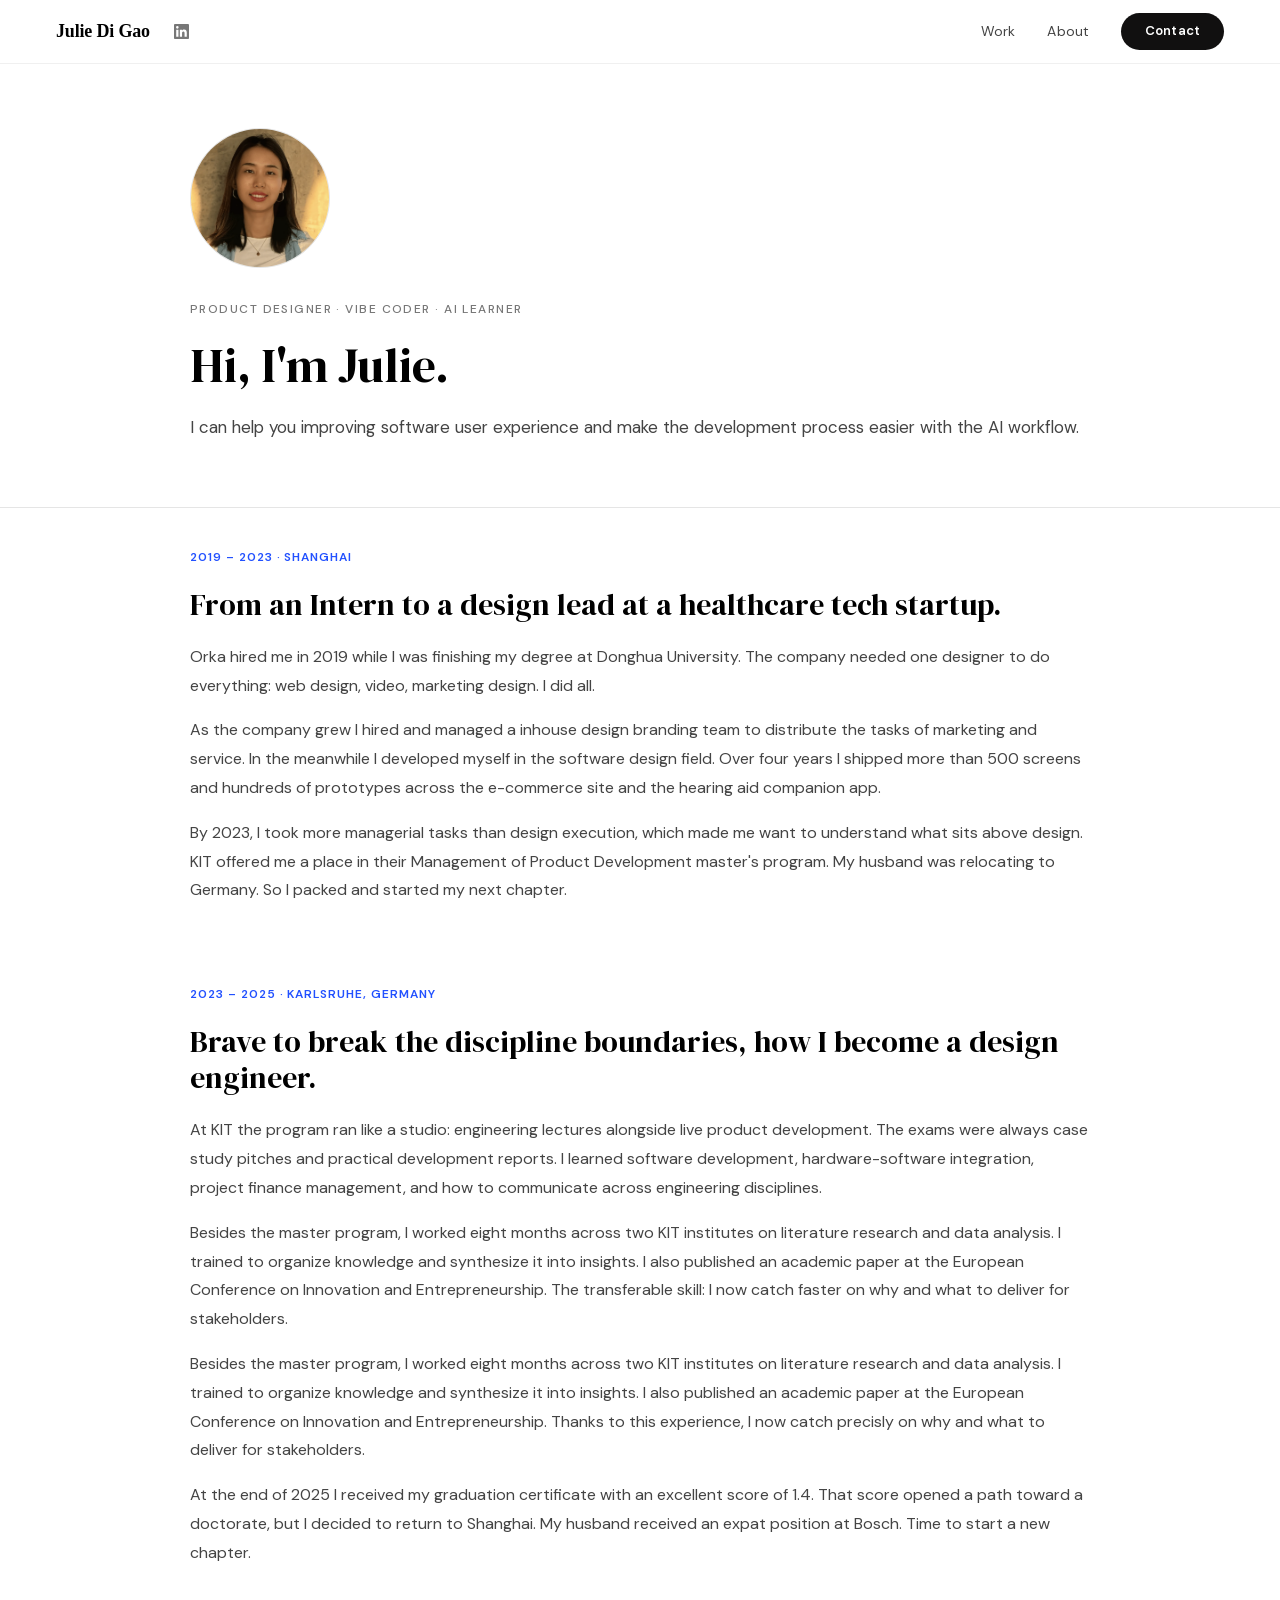
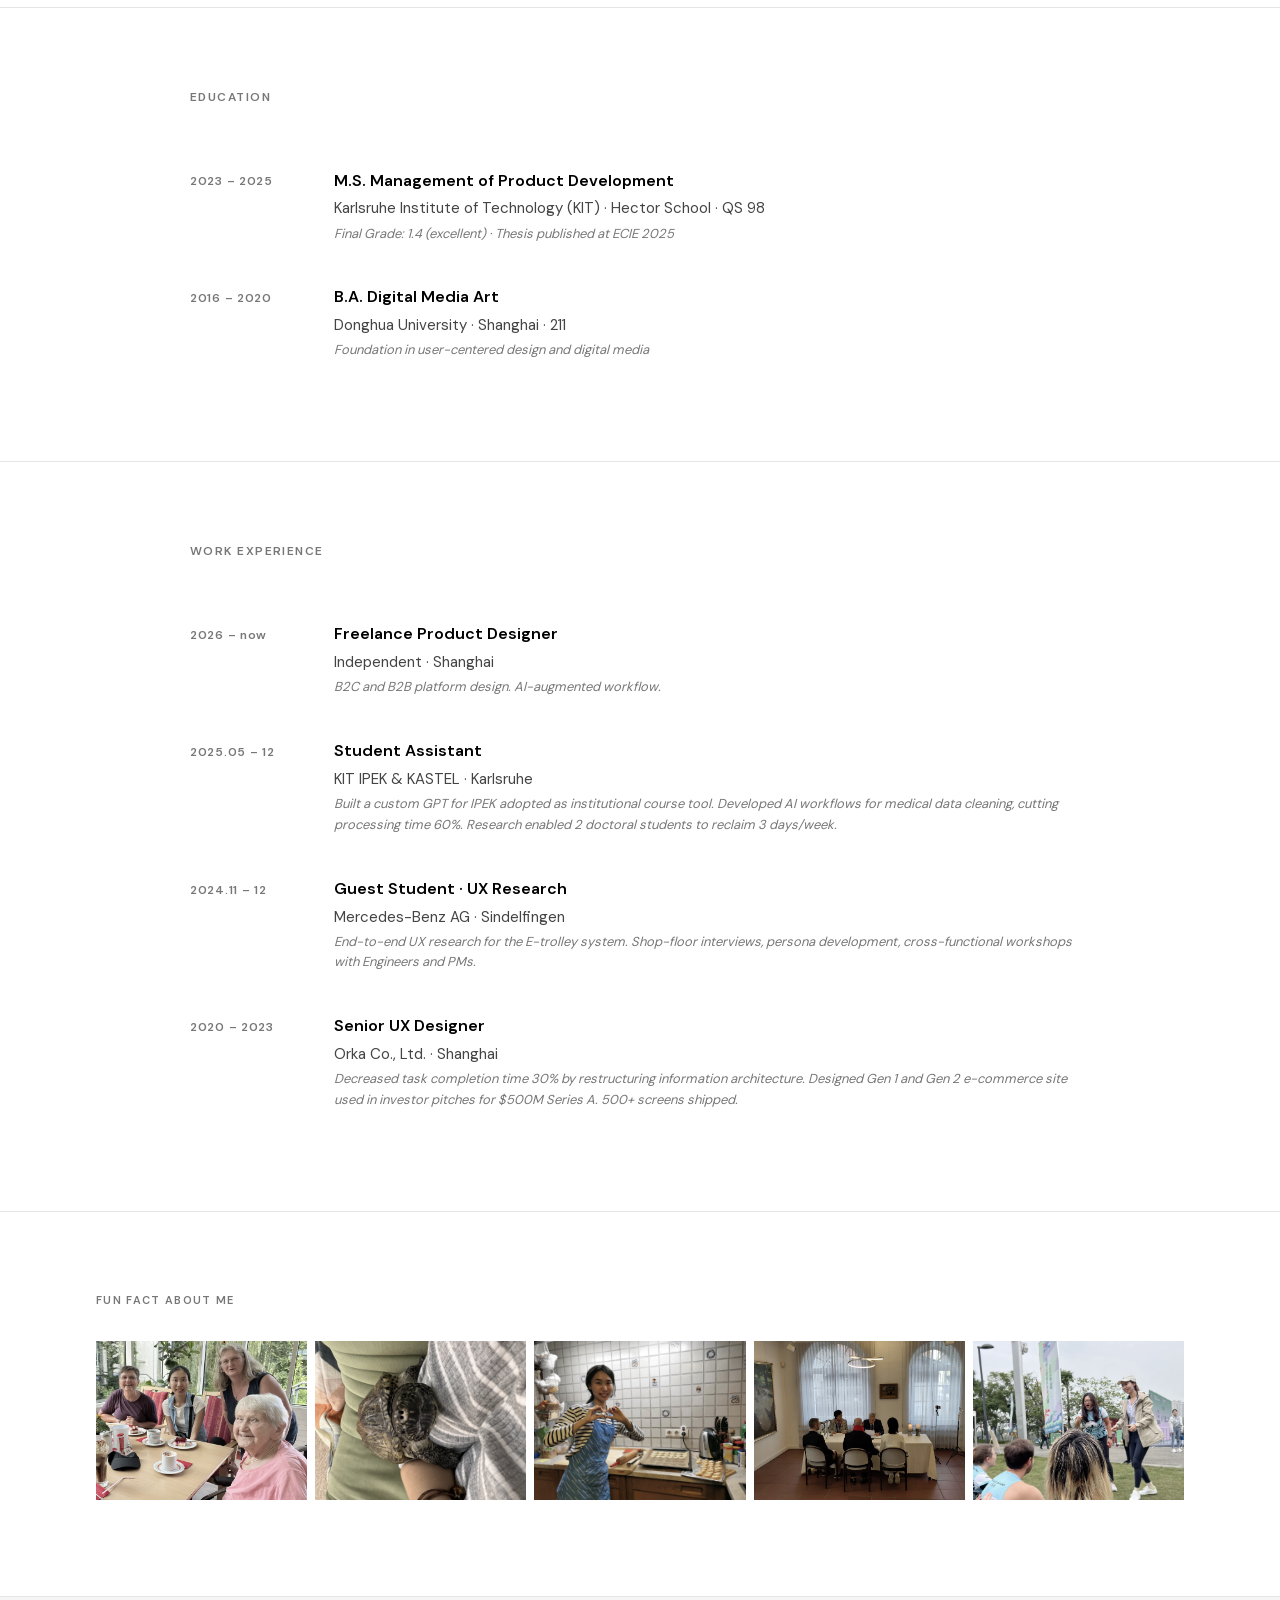
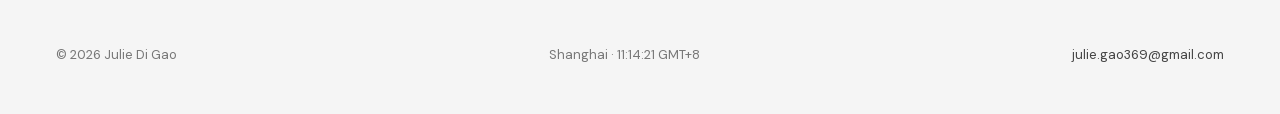
==== about.html @ 8481cbc3 "Initial commit for new portfolio site" ====
<!DOCTYPE html>
<html lang="en">
<head>
  <meta charset="UTF-8" />
  <meta name="viewport" content="width=device-width, initial-scale=1.0, viewport-fit=cover" />
  <title>About — Julie Di Gao</title>
  <meta name="description" content="Designer, researcher, and AI tooling builder. First designer at Orka Health. KIT alumna. Based in Shanghai." />
  <meta property="og:type" content="profile" />
  <meta property="og:title" content="About Julie Di Gao — Product Designer & UX Researcher" />
  <meta property="og:description" content="Designer, researcher, and AI tooling builder. First designer at Orka Health. KIT alumna. Based in Shanghai." />
  <meta property="og:url" content="https://juliedigao.info/about.html" />
  <meta property="og:image" content="https://juliedigao.info/img/orka-thumb.webp" />
  <meta name="twitter:card" content="summary_large_image" />
  <link rel="canonical" href="https://juliedigao.info/about.html" />
  <link rel="preload" href="fonts/dm-sans-latin.woff2" as="font" type="font/woff2" crossorigin>
  <link rel="preload" href="fonts/dm-serif-display-normal-latin.woff2" as="font" type="font/woff2" crossorigin>
  <link rel="stylesheet" href="fonts.css" />
  <link rel="stylesheet" href="style.css" />
</head>
<body class="cs-page">

  <nav class="site-nav">
    <div class="nav-left">
      <a href="index.html" class="nav-name">Julie Di Gao</a>
      <a href="https://www.linkedin.com/in/julie-gao-9985a615b/" class="nav-linkedin" target="_blank" rel="noopener" aria-label="LinkedIn profile">
        <svg width="15" height="15" viewBox="0 0 24 24" fill="currentColor" aria-hidden="true">
          <path d="M20.447 20.452h-3.554v-5.569c0-1.328-.027-3.037-1.852-3.037-1.853 0-2.136 1.445-2.136 2.939v5.667H9.351V9h3.414v1.561h.046c.477-.9 1.637-1.85 3.37-1.85 3.601 0 4.267 2.37 4.267 5.455v6.286zM5.337 7.433a2.062 2.062 0 0 1-2.063-2.065 2.064 2.064 0 1 1 2.063 2.065zm1.782 13.019H3.555V9h3.564v11.452zM22.225 0H1.771C.792 0 0 .774 0 1.729v20.542C0 23.227.792 24 1.771 24h20.451C23.2 24 24 23.227 24 22.271V1.729C24 .774 23.2 0 22.222 0h.003z"/>
        </svg>
      </a>
    </div>
    <button class="nav-toggle" aria-label="Toggle menu" aria-expanded="false"><span></span><span></span><span></span></button>
    <div class="nav-links">
      <a href="index.html#projects">Work</a>
      <a href="about.html" aria-current="page">About</a>
      <a href="mailto:julie.gao369@gmail.com" class="nav-cta">Contact</a>
    </div>
  </nav>

  <main class="about-page">

    <!-- ============================================================
         INTRO — white bg, text left, portrait placeholder right
    ============================================================ -->
    <section class="about-intro">
      <div class="about-intro-inner">
        <div class="about-intro-portrait">
          <picture>
            <source srcset="img/Julie.webp" type="image/webp">
            <img src="img/Julie.png" alt="Julie Di Gao" />
          </picture>
        </div>
        <div class="about-intro-text">
          <p class="about-eyebrow">Product Designer · Vibe Coder · AI Learner</p>
          <h1 class="about-headline">Hi, I'm Julie.</h1>
          <p class="about-sub">I can help you improving software user experience and make the development process easier with the AI workflow.</p>
        </div>
      </div>
    </section>

    <!-- ============================================================
         STORY
    ============================================================ -->
    <section class="about-body">
      <div class="about-chapters-inner">

        <article class="about-chapter">
          <p class="chapter-label">2019 – 2023 · Shanghai</p>
          <h2 class="chapter-heading">From an Intern to a design lead at a healthcare tech startup.</h2>
          <div class="chapter-text">
            <p>Orka hired me in 2019 while I was finishing my degree at Donghua University. The company needed one designer to do everything: web design, video, marketing design. I did all.</p>
            <p>As the company grew I hired and managed a inhouse design branding team to distribute the tasks of marketing and service. In the meanwhile I developed myself in the software design field. Over four years I shipped more than 500 screens and hundreds of prototypes across the e-commerce site and the hearing aid companion app.</p>
            <p>By 2023, I took more managerial tasks than design execution, which made me want to understand what sits above design. KIT offered me a place in their Management of Product Development master's program. My husband was relocating to Germany. So I packed and started my next chapter.</p>
          </div>
        </article>

        <article class="about-chapter">
          <p class="chapter-label">2023 – 2025 · Karlsruhe, Germany</p>
          <h2 class="chapter-heading">Brave to break the discipline boundaries, how I become a design engineer.</h2>
          <div class="chapter-text">
            <p>At KIT the program ran like a studio: engineering lectures alongside live product development. The exams were always case study pitches and practical development reports. I learned software development, hardware-software integration, project finance management, and how to communicate across engineering disciplines.</p>
            <p>Besides the master program, I worked eight months across two KIT institutes on literature research and data analysis. I trained to organize knowledge and synthesize it into insights. I also published an academic paper at the European Conference on Innovation and Entrepreneurship. The transferable skill: I now catch faster on why and what to deliver for stakeholders.</p>
                        <p>Besides the master program, I worked eight months across two KIT institutes on literature research and data analysis. I trained to organize knowledge and synthesize it into insights. I also published an academic paper at the European Conference on Innovation and Entrepreneurship. Thanks to this experience, I now catch precisly on why and what to deliver for stakeholders.</p>
            <p>At the end of 2025 I received my graduation certificate with an excellent score of 1.4. That score opened a path toward a doctorate, but I decided to return to Shanghai. My husband received an expat position at Bosch. Time to start a new chapter.</p>
          </div>
        </article>

      </div>
    </section>

    <!-- ============================================================
         EDUCATION
    ============================================================ -->
    <section class="about-education">
      <div class="about-education-inner">
        <p class="about-section-label">Education</p>
        <div class="edu-timeline">

          <div class="edu-item">
            <div class="edu-meta"><span class="edu-year">2023 – 2025</span></div>
            <div class="edu-content">
              <p class="edu-degree">M.S. Management of Product Development</p>
              <p class="edu-school">Karlsruhe Institute of Technology (KIT) · Hector School · QS 98</p>
              <p class="edu-note">Final Grade: 1.4 (excellent) · Thesis published at ECIE 2025</p>
            </div>
          </div>

          <div class="edu-item">
            <div class="edu-meta"><span class="edu-year">2016 – 2020</span></div>
            <div class="edu-content">
              <p class="edu-degree">B.A. Digital Media Art</p>
              <p class="edu-school">Donghua University · Shanghai · 211</p>
              <p class="edu-note">Foundation in user-centered design and digital media</p>
            </div>
          </div>

        </div>
      </div>
    </section>

    <!-- ============================================================
         WORK EXPERIENCE
    ============================================================ -->
    <section class="about-education">
      <div class="about-education-inner">
        <p class="about-section-label">Work Experience</p>
        <div class="edu-timeline">


          <div class="edu-item">
            <div class="edu-meta"><span class="edu-year">2026 – now</span></div>
            <div class="edu-content">
              <p class="edu-degree">Freelance Product Designer</p>
              <p class="edu-school">Independent · Shanghai</p>
              <p class="edu-note">B2C and B2B platform design. AI-augmented workflow.</p>
            </div>
          </div>
          <div class="edu-item">
            <div class="edu-meta"><span class="edu-year">2025.05 – 12</span></div>
            <div class="edu-content">
              <p class="edu-degree">Student Assistant</p>
              <p class="edu-school">KIT IPEK & KASTEL · Karlsruhe</p>
              <p class="edu-note">Built a custom GPT for IPEK adopted as institutional course tool. Developed AI workflows for medical data cleaning, cutting processing time 60%. Research enabled 2 doctoral students to reclaim 3 days/week.</p>
            </div>
          </div>
          <div class="edu-item">
            <div class="edu-meta"><span class="edu-year">2024.11 – 12</span></div>
            <div class="edu-content">
              <p class="edu-degree">Guest Student · UX Research</p>
              <p class="edu-school">Mercedes-Benz AG · Sindelfingen</p>
              <p class="edu-note">End-to-end UX research for the E-trolley system. Shop-floor interviews, persona development, cross-functional workshops with Engineers and PMs.</p>
            </div>
          </div>

          <div class="edu-item">
            <div class="edu-meta"><span class="edu-year">2020 – 2023</span></div>
            <div class="edu-content">
              <p class="edu-degree">Senior UX Designer</p>
              <p class="edu-school">Orka Co., Ltd. · Shanghai</p>
              <p class="edu-note">Decreased task completion time 30% by restructuring information architecture. Designed Gen 1 and Gen 2 e-commerce site used in investor pitches for $500M Series A. 500+ screens shipped.</p>
            </div>
          </div>

        </div>
      </div>
    </section>

    <!-- ============================================================
         FUN FACT
    ============================================================ -->
    <section class="speaking-section">
      <div class="speaking-inner">
        <div class="speaking-header">
          <p class="speaking-label">Fun fact about me</p>
        </div>
        <div class="speaking-photos">
          <div class="speaking-photo"><picture>
            <source srcset="img/About/about-germany-1.webp" type="image/webp">
            <img src="img/About/about-germany-1.jpg" alt="Conference presentation" />
          </picture></div>
          <div class="speaking-photo"><picture>
            <source srcset="img/About/about-germany-2.webp" type="image/webp">
            <img src="img/About/about-germany-2.jpg" alt="Workshop session" />
          </picture></div>
          <div class="speaking-photo"><picture>
            <source srcset="img/About/about-germany-3.webp" type="image/webp">
            <img src="img/About/about-germany-3.jpg" alt="Research presentation" />
          </picture></div>
          <div class="speaking-photo"><picture>
            <source srcset="img/About/about-germany-4.webp" type="image/webp">
            <img src="img/About/about-germany-4.jpg" alt="Academic conference" />
          </picture></div>
          <div class="speaking-photo"><picture>
            <source srcset="img/About/about-orka-4.webp" type="image/webp">
            <img src="img/About/about-orka-4.jpg" alt="Product design review" />
          </picture></div>
        </div>
      </div>
    </section>


  </main>

  <footer id="contact" class="site-footer">
    <span>&copy; 2026 Julie Di Gao</span>
    <span>Shanghai &middot; <span id="clock" aria-hidden="true"></span></span>
    <a href="mailto:julie.gao369@gmail.com">julie.gao369@gmail.com</a>
  </footer>

  <script src="script.js" defer></script>
</body>
</html>
---- fonts.css ----
/* Self-hosted fonts — replaces Google Fonts CDN dependency.
   DM Sans uses a variable font file shared across all weights (300/400/500/600).
   latin-ext subset covers Central/Eastern European characters used in German text. */

/* ── DM Sans ─────────────────────────────────────────────── */
@font-face {
  font-family: 'DM Sans';
  font-style: normal;
  font-weight: 300 600;
  font-display: swap;
  src: url('fonts/dm-sans-latin-ext.woff2') format('woff2');
  unicode-range: U+0100-02BA, U+02BD-02C5, U+02C7-02CC, U+02CE-02D7, U+02DD-02FF,
                 U+0304, U+0308, U+0329, U+1D00-1DBF, U+1E00-1E9F, U+1EF2-1EFF,
                 U+2020, U+20A0-20AB, U+20AD-20C0, U+2113, U+2C60-2C7F, U+A720-A7FF;
}
@font-face {
  font-family: 'DM Sans';
  font-style: normal;
  font-weight: 300 600;
  font-display: swap;
  src: url('fonts/dm-sans-latin.woff2') format('woff2');
  unicode-range: U+0000-00FF, U+0131, U+0152-0153, U+02BB-02BC, U+02C6, U+02DA,
                 U+02DC, U+0304, U+0308, U+0329, U+2000-206F, U+20AC, U+2122,
                 U+2191, U+2193, U+2212, U+2215, U+FEFF, U+FFFD;
}

/* ── DM Serif Display ────────────────────────────────────── */
@font-face {
  font-family: 'DM Serif Display';
  font-style: normal;
  font-weight: 400;
  font-display: swap;
  src: url('fonts/dm-serif-display-normal-latin-ext.woff2') format('woff2');
  unicode-range: U+0100-02BA, U+02BD-02C5, U+02C7-02CC, U+02CE-02D7, U+02DD-02FF,
                 U+0304, U+0308, U+0329, U+1D00-1DBF, U+1E00-1E9F, U+1EF2-1EFF,
                 U+2020, U+20A0-20AB, U+20AD-20C0, U+2113, U+2C60-2C7F, U+A720-A7FF;
}
@font-face {
  font-family: 'DM Serif Display';
  font-style: normal;
  font-weight: 400;
  font-display: swap;
  src: url('fonts/dm-serif-display-normal-latin.woff2') format('woff2');
  unicode-range: U+0000-00FF, U+0131, U+0152-0153, U+02BB-02BC, U+02C6, U+02DA,
                 U+02DC, U+0304, U+0308, U+0329, U+2000-206F, U+20AC, U+2122,
                 U+2191, U+2193, U+2212, U+2215, U+FEFF, U+FFFD;
}
@font-face {
  font-family: 'DM Serif Display';
  font-style: italic;
  font-weight: 400;
  font-display: swap;
  src: url('fonts/dm-serif-display-italic-latin-ext.woff2') format('woff2');
  unicode-range: U+0100-02BA, U+02BD-02C5, U+02C7-02CC, U+02CE-02D7, U+02DD-02FF,
                 U+0304, U+0308, U+0329, U+1D00-1DBF, U+1E00-1E9F, U+1EF2-1EFF,
                 U+2020, U+20A0-20AB, U+20AD-20C0, U+2113, U+2C60-2C7F, U+A720-A7FF;
}
@font-face {
  font-family: 'DM Serif Display';
  font-style: italic;
  font-weight: 400;
  font-display: swap;
  src: url('fonts/dm-serif-display-italic-latin.woff2') format('woff2');
  unicode-range: U+0000-00FF, U+0131, U+0152-0153, U+02BB-02BC, U+02C6, U+02DA,
                 U+02DC, U+0304, U+0308, U+0329, U+2000-206F, U+20AC, U+2122,
                 U+2191, U+2193, U+2212, U+2215, U+FEFF, U+FFFD;
}

/* ── Inter (used in rullja-app.html dashboard) ───────────── */
@font-face {
  font-family: 'Inter';
  font-style: normal;
  font-weight: 400 700;
  font-display: swap;
  src: url('fonts/inter-latin-ext.woff2') format('woff2');
  unicode-range: U+0100-02BA, U+02BD-02C5, U+02C7-02CC, U+02CE-02D7, U+02DD-02FF,
                 U+0304, U+0308, U+0329, U+1D00-1DBF, U+1E00-1E9F, U+1EF2-1EFF,
                 U+2020, U+20A0-20AB, U+20AD-20C0, U+2113, U+2C60-2C7F, U+A720-A7FF;
}
@font-face {
  font-family: 'Inter';
  font-style: normal;
  font-weight: 400 700;
  font-display: swap;
  src: url('fonts/inter-latin.woff2') format('woff2');
  unicode-range: U+0000-00FF, U+0131, U+0152-0153, U+02BB-02BC, U+02C6, U+02DA,
                 U+02DC, U+0304, U+0308, U+0329, U+2000-206F, U+20AC, U+2122,
                 U+2191, U+2193, U+2212, U+2215, U+FEFF, U+FFFD;
}

/* ── DM Serif Text ───────────────────────────────────────── */
@font-face {
  font-family: 'DM Serif Text';
  font-style: normal;
  font-weight: 400;
  font-display: swap;
  src: url('fonts/dm-serif-text-normal-latin-ext.woff2') format('woff2');
  unicode-range: U+0100-02BA, U+02BD-02C5, U+02C7-02CC, U+02CE-02D7, U+02DD-02FF,
                 U+0304, U+0308, U+0329, U+1D00-1DBF, U+1E00-1E9F, U+1EF2-1EFF,
                 U+2020, U+20A0-20AB, U+20AD-20C0, U+2113, U+2C60-2C7F, U+A720-A7FF;
}
@font-face {
  font-family: 'DM Serif Text';
  font-style: normal;
  font-weight: 400;
  font-display: swap;
  src: url('fonts/dm-serif-text-normal-latin.woff2') format('woff2');
  unicode-range: U+0000-00FF, U+0131, U+0152-0153, U+02BB-02BC, U+02C6, U+02DA,
                 U+02DC, U+0304, U+0308, U+0329, U+2000-206F, U+20AC, U+2122,
                 U+2191, U+2193, U+2212, U+2215, U+FEFF, U+FFFD;
}
@font-face {
  font-family: 'DM Serif Text';
  font-style: italic;
  font-weight: 400;
  font-display: swap;
  src: url('fonts/dm-serif-text-italic-latin-ext.woff2') format('woff2');
  unicode-range: U+0100-02BA, U+02BD-02C5, U+02C7-02CC, U+02CE-02D7, U+02DD-02FF,
                 U+0304, U+0308, U+0329, U+1D00-1DBF, U+1E00-1E9F, U+1EF2-1EFF,
                 U+2020, U+20A0-20AB, U+20AD-20C0, U+2113, U+2C60-2C7F, U+A720-A7FF;
}
@font-face {
  font-family: 'DM Serif Text';
  font-style: italic;
  font-weight: 400;
  font-display: swap;
  src: url('fonts/dm-serif-text-italic-latin.woff2') format('woff2');
  unicode-range: U+0000-00FF, U+0131, U+0152-0153, U+02BB-02BC, U+02C6, U+02DA,
                 U+02DC, U+0304, U+0308, U+0329, U+2000-206F, U+20AC, U+2122,
                 U+2191, U+2193, U+2212, U+2215, U+FEFF, U+FFFD;
}
---- style.css ----
.reference-banner-title,
.reference-banner-desc,
.reference-banner-btn {
  opacity: 0;
  transform: translateY(24px);
}

/* --- Reference Banner (Base44 style) --- */
.reference-banner-bg {
  background: radial-gradient(ellipse 80% 60% at 0% 100%, #FFD6A0 0%, #FFB36B 60%, transparent 100%),
              radial-gradient(ellipse 60% 40% at 100% 0%, #FF7C2C 0%, #FFB36B 80%, transparent 100%),
              linear-gradient(120deg, #FFB36B 0%, #FF7C2C 100%);
  min-height: 60vh;
  display: flex;
  align-items: center;
  justify-content: center;
  padding: 6vw 2vw;
  position: relative;
  z-index: 1;
}

.reference-banner-card {
  background: #FFF9F0;
  border-radius: 18px;
  box-shadow: 0 8px 40px rgba(255, 124, 44, 0.13), 0 2px 8px rgba(0,0,0,0.04);
  padding: 3.5rem 3.5rem 3rem 3.5rem;
  max-width: 420px;
  width: 100%;
  display: flex;
  flex-direction: column;
  align-items: center;
  gap: 2.5rem;
}

.reference-banner-title {
  font-family: var(--font);
  font-size: 2.25rem;
  font-weight: 600;
  color: #222;
  text-align: center;
  margin-bottom: 0.5rem;
}

.reference-banner-desc {
  font-size: 1.15rem;
  color: #444;
  text-align: center;
  margin-bottom: 0.5rem;
}

.reference-banner-btn {
  display: flex;
  align-items: center;
  gap: 0.5rem;
  background: #181816;
  color: #fff;
  font-family: var(--font);
  font-size: 1.1rem;
  font-weight: 600;
  padding: 0.85rem 2.2rem;
  border-radius: 2rem;
  box-shadow: 0 2px 12px rgba(24,24,22,0.08);
  text-decoration: none;
  transition: background 0.18s, color 0.18s, transform 0.18s;
  margin-top: 0.5rem;
}
.reference-banner-btn:hover {
  background: #FFEBB8;
  color: #181816;
  transform: translateY(-2px);
}
.reference-banner-btn-icon {
  display: inline-flex;
  align-items: center;
  justify-content: center;
  background: #D6F5B0;
  color: #181816;
  border-radius: 50%;
  width: 2rem;
  height: 2rem;
  font-size: 1.25rem;
  margin-left: 0.25rem;
  transition: background 0.18s, color 0.18s;
}
.reference-banner-btn:hover .reference-banner-btn-icon {
  background: #B6E67D;
  color: #181816;
}

@media (max-width: 600px) {
  .reference-banner-card {
    padding: 2rem 1rem 1.5rem 1rem;
    max-width: 98vw;
    gap: 1.5rem;
  }
  .reference-banner-title {
    font-size: 1.25rem;
  }
  .reference-banner-desc {
    font-size: 1rem;
  }
  .reference-banner-btn {
    font-size: 1rem;
    padding: 0.7rem 1.2rem;
  }
  .reference-banner-btn-icon {
    width: 1.5rem;
    height: 1.5rem;
    font-size: 1rem;
  }
}
/* ── Case Study Summary Card ── */
.cs-summary {
  background: var(--surface);
  border: 1px solid var(--border-light);
  border-radius: var(--radius);
  box-shadow: var(--shadow-sm);
  padding: 1.25rem 1.5rem;
  margin: 2rem 0 2.5rem;
  display: flex;
  flex-direction: column;
  gap: 0.75rem;
  max-width: 600px;
}
.cs-summary-row {
  display: flex;
  gap: 1.25rem;
}
.cs-summary-label {
  min-width: 5.5rem;
  font-weight: 600;
  color: var(--secondary);
  font-size: 0.95rem;
}
.cs-summary-value {
  color: var(--text);
  font-size: 0.95rem;
}
/* ============================================================
   PORTFOLIO — McKinsey visual style
   Full-width top nav · editorial serif · electric blue accent
============================================================ */

html {
  scroll-behavior: smooth;
}

*, *::before, *::after {
  box-sizing: border-box;
  margin: 0;
  padding: 0;
  -webkit-tap-highlight-color: transparent;
}

:root {
  --bg:           #FFFFFF;
  --surface:      #F5F5F5;
  --border:       #D5D5D5;
  --border-light: #E5E5E5;
  --text:         #000000;
  --secondary:    #444444;
  --tertiary:     #777777;

  /* McKinsey electric blue */
  --accent:       #2251FF;
  --accent-dark:  #051C2C;
  --accent-light: #E8EEFF;

  --nav-bg:       #051C2C;

  --shadow-sm:  0 1px 2px rgba(0,0,0,0.05);
  --shadow-md:  0 4px 12px rgba(0,0,0,0.06);
  --shadow-card: 0 1px 4px rgba(0,0,0,0.04);
  --shadow-card-hover: 0 8px 30px rgba(0,0,0,0.10);

  --radius:      4px;
  --radius-pill: 100px;

  --font: 'DM Sans', -apple-system, BlinkMacSystemFont, 'Segoe UI', sans-serif;
  --font-serif: Georgia, 'Times New Roman', serif;
  --font-display: 'DM Serif Display', Georgia, serif;

  --header-h: 64px;
  --max-width: 1200px;
  --content-width: 1200px;
}

html {
  font-size: 16px;
  scroll-behavior: smooth;
  overflow-x: hidden;
}

body {
  background: var(--bg);
  color: var(--text);
  font-family: var(--font);
  line-height: 1.6;
  min-height: 100vh;
  -webkit-font-smoothing: antialiased;
  -moz-osx-font-smoothing: grayscale;
}

a { color: inherit; text-decoration: none; }
button { font-family: inherit; }

/* ── Accessibility ── */
.visually-hidden {
  position: absolute;
  width: 1px; height: 1px;
  padding: 0; margin: -1px;
  overflow: hidden;
  clip: rect(0,0,0,0);
  white-space: nowrap; border: 0;
}

:focus-visible {
  outline: 2px solid var(--accent);
  outline-offset: 3px;
  border-radius: 2px;
}

/* ── Scroll reveal ── */
.fade-in {
  opacity: 0;
  transform: translateY(24px);
  transition: opacity 0.8s cubic-bezier(.22,1,.36,1),
              transform 0.8s cubic-bezier(.22,1,.36,1);
}
.fade-in.visible {
  opacity: 1;
  transform: translateY(0);
}

/* ── Skip link (screen-reader, visible on focus) ── */
.skip-link {
  position: absolute;
  left: -9999px;
  top: auto;
  width: 1px;
  height: 1px;
  overflow: hidden;
  z-index: 10000;
  background: var(--nav-bg);
  color: #fff;
  padding: 0.75rem 1.25rem;
  font-size: 0.875rem;
  border-radius: 0 0 4px 0;
}
.skip-link:focus {
  position: fixed;
  left: 0;
  top: 0;
  width: auto;
  height: auto;
  overflow: visible;
}

/* ── Page load entry ── */
main {
  animation: pageEnter 0.45s cubic-bezier(.22,1,.36,1) both;
}
@keyframes pageEnter {
  from { opacity: 0; transform: translateY(10px); }
  to   { opacity: 1; transform: translateY(0); }
}

/* ── Page exit transition ── */
body.page-exit {
  opacity: 0;
  transition: opacity 0.3s ease;
}

/* ── Nav scrim ── */
body::before {
  content: '';
  position: fixed;
  inset: 0;
  background: rgba(0,0,0,0.5);
  backdrop-filter: blur(3px);
  -webkit-backdrop-filter: blur(3px);
  z-index: 190;
  opacity: 0;
  pointer-events: none;
  transition: opacity 0.3s ease;
}
body.nav-open::before {
  opacity: 1;
  pointer-events: auto;
}

/* ============================================================
   TOP NAV BAR — fixed dark navy
============================================================ */
.site-nav {
  position: fixed;
  top: 0;
  left: 0;
  right: 0;
  height: var(--header-h);
  background: rgba(5,28,44,0.55);
  backdrop-filter: blur(16px) saturate(1.4);
  -webkit-backdrop-filter: blur(16px) saturate(1.4);
  border-bottom: 1px solid rgba(255,255,255,0.08);
  z-index: 200;
  display: flex;
  align-items: center;
  justify-content: space-between;
  padding: 0 clamp(1.5rem, 5vw, 3.5rem);
  padding-left: max(clamp(1.5rem, 5vw, 3.5rem), env(safe-area-inset-left));
  padding-right: max(clamp(1.5rem, 5vw, 3.5rem), env(safe-area-inset-right));
}

/* ── White glass nav on case study pages (always, ignores scroll state) ── */
.cs-page .site-nav,
.cs-page .site-nav.scrolled {
  background: rgba(255,255,255,0.92);
  backdrop-filter: blur(20px) saturate(1.6);
  -webkit-backdrop-filter: blur(20px) saturate(1.6);
  border-bottom: 1px solid rgba(0,0,0,0.06);
  transition: none;
}

.cs-page .nav-name {
  color: var(--text);
}

.cs-page .nav-links a {
  color: var(--secondary);
}

.cs-page .nav-links a:hover {
  color: var(--text);
}

.cs-page .nav-links .nav-cta {
  color: #FFFFFF;
  background: #111010;
  border: none;
  border-radius: var(--radius-pill);
  box-shadow: none;
  padding: 0.5rem 1.5rem;
  transition: background 0.2s, transform 0.2s;
}

.cs-page .nav-links .nav-cta:hover {
  color: #FFFFFF;
  background: #2b2b2b;
  transform: translateY(-1px);
}

.nav-name {
  font-family: var(--font-serif);
  font-size: 1.125rem;
  font-weight: 700;
  color: #FFFFFF;
  letter-spacing: -0.01em;
  display: inline-flex;
  align-items: center;
  min-height: 48px;
}

.nav-links {
  display: flex;
  align-items: center;
  gap: 2rem;
}

.nav-links a {
  font-size: 0.875rem;
  font-weight: 400;
  color: rgba(255,255,255,0.7);
  transition: color 0.2s;
  letter-spacing: 0.01em;
}

.nav-links a:hover {
  color: #FFFFFF;
}

.nav-links .nav-cta {
  font-weight: 600;
  font-size: 0.8125rem;
  color: var(--nav-bg);
  background: #FFFFFF;
  border: none;
  padding: 0.5rem 1.25rem;
  border-radius: var(--radius-pill);
  transition: background 0.2s, transform 0.2s;
  letter-spacing: 0.01em;
}

.nav-links .nav-cta:hover {
  background: rgba(255,255,255,0.88);
  color: var(--nav-bg);
  transform: translateY(-1px);
}

/* ── Mobile hamburger ── */
.nav-toggle {
  display: none;
  appearance: none;
  border: none;
  background: none;
  cursor: pointer;
  padding: 0;
  width: 48px;
  height: 48px;
  position: relative;
  z-index: 201;
}

.nav-toggle span {
  display: block;
  position: absolute;
  left: 10px;
  width: 28px;
  height: 2px;
  background: #FFFFFF;
  border-radius: 2px;
  transition: transform 0.3s cubic-bezier(.22,1,.36,1),
              opacity 0.3s cubic-bezier(.22,1,.36,1);
}

.nav-toggle span:nth-child(1) { top: 14px; }
.nav-toggle span:nth-child(2) { top: 23px; }
.nav-toggle span:nth-child(3) { top: 32px; }

.nav-toggle.open span:nth-child(1) {
  transform: translateY(9px) rotate(45deg);
}
.nav-toggle.open span:nth-child(2) {
  opacity: 0;
}
.nav-toggle.open span:nth-child(3) {
  transform: translateY(-9px) rotate(-45deg);
}

.cs-page .nav-toggle span {
  background: var(--text);
}

/* ============================================================
   LAYOUT — full-width, no sidebar
============================================================ */
.layout {
  display: flex;
  flex-direction: column;
  min-height: 100vh;
  padding-top: var(--header-h);
}

/* Hide old sidebar elements on index */
.sidebar { display: none; }

/* ============================================================
   HERO SECTION — dark navy, large serif headline
============================================================ */
.hero-section {
  background: var(--nav-bg);
  color: #FFFFFF;
  min-height: 72vh;
  display: flex;
  align-items: center;
  padding: calc(var(--header-h) + 2.5rem) 0 clamp(2rem, 4vw, 3rem);
  margin-top: calc(-1 * var(--header-h));
  position: relative;
  overflow: hidden;
}

.hero-section::before {
  content: '';
  position: absolute;
  inset: -50%;
  width: 200%;
  height: 200%;
  background:
    radial-gradient(ellipse 45% 40% at 50% 15%, rgba(100,130,220,0.25) 0%, transparent 55%),
    radial-gradient(ellipse 50% 45% at 65% 30%, rgba(34,81,255,0.15) 0%, transparent 55%),
    radial-gradient(ellipse 32% 28% at 70% 35%, rgba(255,210,90,0.11) 0%, transparent 50%),
    radial-gradient(ellipse 60% 55% at 50% 50%, rgba(100,90,180,0.2) 0%, transparent 60%),
    radial-gradient(ellipse 55% 50% at 25% 60%, rgba(80,100,200,0.3) 0%, transparent 65%),
    radial-gradient(ellipse 50% 45% at 75% 65%, rgba(34,81,255,0.2) 0%, transparent 60%);
  pointer-events: none;
  z-index: 0;
}

.hero-inner {
  max-width: 800px;
  margin-inline: auto;
  padding-inline: clamp(1.5rem, 5vw, 3.5rem);
  position: relative;
  z-index: 1;
  text-align: center;
  display: flex;
  flex-direction: column;
  align-items: center;
}

.hero-eyebrow {
  font-size: 0.6875rem;
  font-weight: 500;
  letter-spacing: 0.18em;
  text-transform: uppercase;
  color: rgba(255,255,255,0.82);
  margin-bottom: 2rem;
  display: flex;
  align-items: center;
  gap: 0.875rem;
  animation: heroTextIn 0.7s cubic-bezier(.22,1,.36,1) 0.1s both;
}

.hero-eyebrow::before {
  content: '';
  display: block;
  width: 2.5rem;
  height: 1px;
  background: var(--accent);
  flex-shrink: 0;
}

.hero-title {
  font-family: var(--font-display);
  font-size: clamp(2.25rem, 5vw, 4.5rem);
  font-weight: 400;
  line-height: 1.1;
  letter-spacing: -0.02em;
  color: #FFFFFF;
  margin-bottom: 1.75rem;
  animation: heroTextIn 0.9s cubic-bezier(.22,1,.36,1) 0.2s both;
}

.hero-title em {
  font-style: italic;
  color: rgba(255,255,255,0.65);
}

@keyframes heroTextIn {
  from { opacity: 0; transform: translateY(22px); }
  to   { opacity: 1; transform: translateY(0); }
}


.hero-desc {
  font-size: clamp(1rem, 1.4vw, 1.125rem);
  font-weight: 300;
  line-height: 1.75;
  color: rgba(255,255,255,0.6);
  max-width: 640px;
  margin-bottom: 0;
  animation: heroTextIn 0.8s cubic-bezier(.22,1,.36,1) 0.38s both;
}

.hero-badges {
  display: flex;
  flex-wrap: wrap;
  gap: 0.625rem;
  justify-content: center;
  margin-top: 2.25rem;
  animation: heroTextIn 0.8s cubic-bezier(.22,1,.36,1) 0.52s both;
}

.hero-badge {
  font-size: 0.75rem;
  font-weight: 500;
  color: rgba(255,255,255,0.48);
  background: rgba(255,255,255,0.06);
  border: 1px solid rgba(255,255,255,0.1);
  padding: 0.35rem 0.875rem;
  border-radius: var(--radius-pill);
  letter-spacing: 0.01em;
  white-space: nowrap;
  text-decoration: none;
  transition: color 0.2s, background 0.2s;
}

a.hero-badge:hover {
  color: rgba(255,255,255,0.82);
  background: rgba(255,255,255,0.12);
}

.hero-identity {
  font-size: 0.875rem;
  font-weight: 400;
  color: rgba(255,255,255,0.45);
  letter-spacing: 0.01em;
  margin-bottom: 2rem;
}

.hero-cta {
  display: inline-flex;
  align-items: center;
  gap: 0.5rem;
  padding: 0.875rem 2rem;
  background: var(--accent);
  color: #FFFFFF;
  font-size: 0.9375rem;
  font-weight: 500;
  border-radius: var(--radius-pill);
  text-decoration: none;
  transition: background 0.2s, transform 0.2s;
  margin-bottom: clamp(2.5rem, 5vw, 4rem);
  animation: heroTextIn 0.8s cubic-bezier(.22,1,.36,1) 0.52s both;
}

.hero-cta::after {
  content: '→';
  transition: transform 0.2s cubic-bezier(.22,1,.36,1);
}

.hero-cta:hover {
  background: #1A42D9;
  transform: translateY(-2px);
  color: #FFFFFF;
}

.hero-cta:hover::after {
  transform: translateX(4px);
}

/* ============================================================
   FILTER TABS — horizontal bar below hero
============================================================ */
.filter-bar {
  background: var(--bg);
  border-bottom: 1px solid var(--border-light);
  position: sticky;
  top: var(--header-h);
  z-index: 100;
  transition: box-shadow 0.3s ease;
}

.filter-bar.scrolled {
  box-shadow: 0 4px 12px rgba(0,0,0,0.06);
}

.filter-inner {
  max-width: var(--content-width);
  margin-inline: auto;
  padding: 0 clamp(1.5rem, 5vw, 3.5rem);
  display: flex;
  gap: 0;
}

.role-tabs {
  display: flex;
  gap: 0;
  padding: 0;
  background: none;
  border: none;
}

.role-tab {
  appearance: none;
  border: none;
  background: none;
  color: var(--tertiary);
  font-size: 0.8125rem;
  font-weight: 500;
  letter-spacing: 0.02em;
  padding: 1.125rem 1.5rem;
  cursor: pointer;
  transition: color 0.2s;
  white-space: nowrap;
  position: relative;
  border-bottom: 2px solid transparent;
}

.role-tab:hover {
  color: var(--text);
  background: none;
}

.role-tab.active {
  color: var(--text);
  font-weight: 600;
  background: none;
  border-bottom: 2px solid var(--accent);
}

/* ============================================================
   CONTENT — projects area
============================================================ */
.content {
  flex: 1;
  background: var(--bg);
}

.projects-stage {
  max-width: var(--content-width);
  margin-inline: auto;
  padding: 5.5rem clamp(1.5rem, 5vw, 3.5rem) 8rem;
  scroll-margin-top: var(--header-h);
}

.projects-group {
  opacity: 0;
  transform: translateY(12px);
  animation: fadeUp 0.35s cubic-bezier(.22,1,.36,1) forwards;
}

.projects-group + .projects-group {
  margin-top: 5rem;
}

@keyframes fadeUp {
  to { opacity: 1; transform: translateY(0); }
}

.projects-grid {
  display: flex;
  flex-direction: column;
}

/* ============================================================
   CARD — editorial McKinsey style
============================================================ */
.card {
  display: flex;
  flex-direction: row;
  align-items: flex-start;
  gap: 4rem;
  padding: 3rem 0;
  border-bottom: 1px solid var(--border-light);
  border-radius: 0;
  background: var(--bg);
  overflow: hidden;
  transition: none;
  text-decoration: none;
  color: inherit;
}

.card:first-child {
  border-top: 1px solid var(--border-light);
}

.card-thumb {
  width: 52%;
  flex-shrink: 0;
  aspect-ratio: 16 / 10;
  overflow: hidden;
  background: var(--surface);
  position: relative;
}

.card-thumb img {
  width: 100%;
  height: 100%;
  object-fit: cover;
  display: block;
  transition: transform 0.6s cubic-bezier(.22,1,.36,1);
}

.card:hover .card-thumb img {
  transform: scale(1.03);
}

.card-body {
  flex: 1;
  padding: 0.5rem 0 0;
  display: flex;
  flex-direction: column;
  gap: 0.5rem;
}

.card-meta {
  font-size: 0.6875rem;
  font-weight: 500;
  color: var(--tertiary);
  letter-spacing: 0.06em;
  text-transform: uppercase;
}

.card-title {
  font-family: var(--font-display);
  font-size: clamp(1.25rem, 2vw, 1.625rem);
  font-weight: 400;
  color: var(--text);
  letter-spacing: -0.02em;
  line-height: 1.2;
  transition: color 0.2s;
  margin-top: 0.25rem;
}

.card:hover .card-title {
  color: var(--accent);
}

.card-desc {
  font-size: 0.9375rem;
  font-weight: 400;
  color: var(--secondary);
  line-height: 1.65;
  display: -webkit-box;
  -webkit-line-clamp: 3;
  -webkit-box-orient: vertical;
  overflow: hidden;
  margin-top: 0.25rem;
}

.card-tags {
  display: none;
}

.p-tag {
  display: none;
}

/* badge */
.project-badge {
  display: inline-block;
  font-size: 0.6875rem;
  font-weight: 500;
  letter-spacing: 0.02em;
  color: var(--accent);
  background: var(--accent-light);
  padding: 0.15rem 0.5rem;
  border-radius: var(--radius);
  vertical-align: middle;
  margin-left: 0.35rem;
  position: relative;
  top: -1px;
}

/* ============================================================
   TESTIMONIALS — horizontal strip above footer
============================================================ */
.testimonials {
  background: var(--nav-bg);
  color: #FFFFFF;
  padding: clamp(3.5rem, 7vw, 5rem) 0;
}

.testimonials-inner {
  max-width: var(--content-width);
  margin-inline: auto;
  padding-inline: clamp(1.5rem, 5vw, 3.5rem);
}

.testimonials-label {
  font-size: 0.6875rem;
  font-weight: 700;
  letter-spacing: 0.12em;
  text-transform: uppercase;
  color: rgba(255,255,255,0.4);
  margin-bottom: 2.5rem;
  font-family: var(--font);
}

.testimonials-grid {
  display: grid;
  grid-template-columns: repeat(3, 1fr);
  gap: 2.5rem;
  align-items: start;
}

.testimonial {
  display: flex;
  flex-direction: column;
  gap: 1.25rem;
}

.testimonial-quote {
  font-family: var(--font-serif);
  font-size: 1rem;
  line-height: 1.65;
  color: rgba(255,255,255,0.85);
  font-style: italic;
}

.testimonial-author {
  display: flex;
  flex-direction: column;
  gap: 0.15rem;
  margin-top: auto;
}

.testimonial-name {
  font-size: 0.8125rem;
  font-weight: 600;
  color: #FFFFFF;
  font-family: var(--font);
}

.testimonial-role {
  font-size: 0.75rem;
  color: rgba(255,255,255,0.45);
  font-family: var(--font);
}

.testimonial-link {
  color: rgba(255,255,255,0.65);
  text-decoration: underline;
  text-underline-offset: 2px;
  transition: color 0.2s;
}
.testimonial-link:hover {
  color: #FFFFFF;
}

@media (max-width: 768px) {
  .testimonials-grid {
    grid-template-columns: 1fr;
    gap: 2rem;
  }
}

/* ============================================================
   CTA SECTION — full-width dark band
============================================================ */
.cta-section {
  background: var(--nav-bg);
  color: #FFFFFF;
  padding: clamp(3rem, 7vw, 5rem) clamp(1.5rem, 5vw, 3.5rem);
}

.cta-inner {
  max-width: var(--content-width);
  margin-inline: auto;
  display: flex;
  align-items: center;
  justify-content: space-between;
  gap: 2rem;
}

.cta-text h2 {
  font-family: var(--font-serif);
  font-size: clamp(1.5rem, 3vw, 2.25rem);
  font-weight: 700;
  margin-bottom: 0.5rem;
}

.cta-text p {
  font-size: 1rem;
  color: rgba(255,255,255,0.65);
  max-width: 420px;
}

.cta-btn {
  display: inline-flex;
  align-items: center;
  justify-content: center;
  padding: 0.875rem 2rem;
  border: none;
  border-radius: var(--radius);
  font-size: 0.9375rem;
  font-weight: 500;
  color: #FFFFFF;
  background: var(--accent);
  transition: background 0.2s;
  cursor: pointer;
  text-align: center;
  white-space: nowrap;
}

.cta-btn:hover { background: #1A42D9; }

/* ============================================================
   SITE FOOTER — dark navy
============================================================ */
.site-footer {
  background: var(--surface);
  color: var(--tertiary);
  padding: 2rem clamp(1.5rem, 5vw, 3.5rem);
  padding-bottom: max(2rem, env(safe-area-inset-bottom));
  font-size: 0.8125rem;
  display: flex;
  justify-content: space-between;
  align-items: center;
  border-top: 1px solid var(--border-light);
}

.site-footer a {
  color: var(--secondary);
  transition: color 0.2s;
}

.site-footer a:hover {
  color: var(--text);
}

/* ============================================================
   RESPONSIVE
============================================================ */

/* Tablet — rows shrink but stay horizontal */
@media (max-width: 900px) {
  .card {
    gap: 2.5rem;
  }
  .card-thumb {
    width: 45%;
  }
}

/* Mobile */
@media (max-width: 768px) {
  .nav-links {
    display: flex;
    flex-direction: column;
    align-items: stretch;
    position: absolute;
    top: 100%;
    left: 0;
    right: 0;
    height: calc(100vh - var(--header-h));
    height: calc(100dvh - var(--header-h));
    background: rgba(255, 255, 255, 0.98);
    backdrop-filter: blur(24px) saturate(1.6);
    -webkit-backdrop-filter: blur(24px) saturate(1.6);
    padding: 0;
    gap: 0;
    border-top: 1px solid rgba(0, 0, 0, 0.06);
    overflow-y: auto;
    overflow-x: hidden;
    opacity: 0;
    pointer-events: none;
    transition: opacity 0.3s cubic-bezier(.22,1,.36,1);
  }
  .nav-links.open {
    opacity: 1;
    pointer-events: auto;
  }
  .nav-links a {
    display: flex;
    align-items: center;
    justify-content: space-between;
    font-size: 1rem;
    font-weight: 400;
    color: rgba(5, 28, 44, 0.65);
    padding: 1.125rem 1.75rem;
    border-bottom: 1px solid rgba(0, 0, 0, 0.06);
    opacity: 0;
    transform: translateY(-6px);
    transition: opacity 0.3s ease, transform 0.3s ease, color 0.2s;
  }
  .nav-links a:hover { color: #051C2C; }
  .nav-links.open a {
    opacity: 1;
    transform: translateY(0);
  }
  .nav-links.open > *:nth-child(1) { transition-delay: 0.04s; }
  .nav-links.open > *:nth-child(2) { transition-delay: 0.08s; }
  .nav-links.open > *:nth-child(3) { transition-delay: 0.12s; }
  .nav-links.open > *:nth-child(4) { transition-delay: 0.16s; }

  .nav-links .nav-cta {
    margin-top: auto;
    margin-bottom: max(1.75rem, env(safe-area-inset-bottom));
    width: calc(100% - 3.5rem);
    align-self: center;
    border-bottom: none;
    padding: 0.875rem 1.5rem;
    min-height: 48px;
    background: var(--accent);
    border: none;
    border-radius: var(--radius-pill);
    color: #fff;
    font-weight: 600;
    font-size: 0.9375rem;
    justify-content: center;
    text-align: center;
    box-shadow: 0 4px 20px rgba(34,81,255,0.32);
  }

  .cs-page .nav-links {
    background: rgba(255,255,255,0.98);
    backdrop-filter: blur(24px) saturate(1.8);
    -webkit-backdrop-filter: blur(24px) saturate(1.8);
    border-top: 1px solid rgba(0,0,0,0.06);
  }
  .cs-page .nav-links a {
    color: var(--secondary);
    border-bottom-color: rgba(0,0,0,0.07);
  }
  .cs-page .nav-links a:hover { color: var(--text); }
  .cs-page .nav-links .nav-cta { color: #fff; }

  /* Solid white nav bar when dropdown is open on case study pages */
  .cs-page .site-nav:has(.nav-links.open) {
    background: #FFFFFF;
    backdrop-filter: none;
    -webkit-backdrop-filter: none;
  }

  .nav-toggle { display: block; }

  /* Solidify nav bar when dropdown is open */
  .site-nav:has(.nav-links.open) {
    background: rgba(255, 255, 255, 0.98);
    backdrop-filter: none;
    -webkit-backdrop-filter: none;
    border-bottom-color: rgba(0, 0, 0, 0.06);
  }
  .site-nav:has(.nav-links.open) .nav-name { color: var(--text); }
  .site-nav:has(.nav-links.open) .nav-linkedin { color: var(--text); }

  .hero-section {
    min-height: auto;
    padding-top: calc(var(--header-h) + 2.5rem);
    padding-bottom: 3rem;
  }

  .hero-title {
    font-size: clamp(1.875rem, 8vw, 2.75rem);
  }

  .hero-badges {
    gap: 0.5rem;
  }

  .hero-badge {
    font-size: 0.6875rem;
  }

  .filter-inner {
    overflow-x: auto;
    scrollbar-width: none;
    width: 100%;
  }
  .filter-inner::-webkit-scrollbar { display: none; }

  .role-tab {
    font-size: 0.8125rem;
    padding: 0.875rem 1rem;
    min-height: 48px;
  }

  .projects-stage {
    padding: 2.5rem 1.25rem 4rem;
  }

  .card {
    flex-direction: column;
    gap: 1.25rem;
    padding: 2rem 0;
  }

  .card-thumb {
    width: 100%;
    aspect-ratio: 16 / 9;
  }

  .card-body {
    padding: 0;
  }

  .projects-group + .projects-group {
    margin-top: 3rem;
  }

  .cta-inner {
    flex-direction: column;
    text-align: center;
  }

  .cta-text p {
    margin-inline: auto;
  }

  .site-footer {
    flex-direction: column;
    text-align: center;
    gap: 0.5rem;
  }

  .card-title {
    font-size: 1.125rem;
  }

  .card-desc {
    -webkit-line-clamp: 3;
  }

}

/* ── NDA / Confidential cards ── */
.card--nda {
  cursor: pointer;
}

/* ── Selected Work eyebrow ── */
.projects-eyebrow {
  font-family: var(--font);
  font-size: 0.6875rem;
  font-weight: 600;
  letter-spacing: 0.16em;
  text-transform: uppercase;
  color: var(--tertiary);
  margin-bottom: 3rem;
  padding-bottom: 1.25rem;
  border-bottom: 1px solid var(--border-light);
  display: flex;
  align-items: center;
  justify-content: space-between;
  flex-wrap: wrap;
  gap: 0.5rem;
}

.projects-eyebrow::after {
  content: '2020 – 2026';
  font-weight: 400;
  letter-spacing: 0.04em;
  color: var(--border);
}

/* ── Featured (bento) card — spans 2 columns, desktop only ── */
@media (min-width: 769px) {
  .card--featured {
    grid-column: span 2;
  }

  .card--featured .card-thumb {
    aspect-ratio: 16 / 7;
  }

  .card--featured .card-title {
    font-size: 1.75rem;
  }

  .card--featured .card-desc {
    -webkit-line-clamp: 3;
  }
}

/* ── Card thumbnail hover overlay ── */
.card-thumb {
  position: relative;
}

a.card .card-thumb::after {
  content: 'View project →';
  position: absolute;
  inset: 0;
  display: flex;
  align-items: center;
  justify-content: center;
  background: rgba(5, 28, 44, 0.62);
  backdrop-filter: blur(2px);
  -webkit-backdrop-filter: blur(2px);
  color: #FFFFFF;
  font-size: 0.875rem;
  font-weight: 500;
  letter-spacing: 0.04em;
  opacity: 0;
  transition: opacity 0.3s cubic-bezier(.22,1,.36,1);
}

a.card:hover .card-thumb::after {
  opacity: 1;
}

/* ============================================================
   NDA MODAL
============================================================ */
.nda-modal {
  position: fixed;
  inset: 0;
  z-index: 500;
  display: flex;
  align-items: center;
  justify-content: center;
  padding: 1.5rem;
}

.nda-modal[hidden] {
  display: none;
}

.nda-modal-backdrop {
  position: absolute;
  inset: 0;
  background: rgba(5, 28, 44, 0.7);
  backdrop-filter: blur(6px);
  -webkit-backdrop-filter: blur(6px);
}

.nda-modal-card {
  position: relative;
  background: var(--bg);
  border-radius: var(--radius);
  box-shadow: var(--shadow-card-hover);
  padding: 2.5rem;
  max-width: 440px;
  width: 100%;
  animation: modalIn 0.25s cubic-bezier(.22,1,.36,1) both;
}

@keyframes modalIn {
  from { opacity: 0; transform: translateY(12px) scale(0.98); }
  to   { opacity: 1; transform: translateY(0) scale(1); }
}

.nda-modal-close {
  position: absolute;
  top: 1rem;
  right: 1rem;
  background: none;
  border: none;
  font-size: 1.375rem;
  color: var(--tertiary);
  cursor: pointer;
  line-height: 1;
  padding: 0.25rem 0.5rem;
  border-radius: 4px;
  transition: color 0.2s, background 0.2s;
}

.nda-modal-close:hover {
  color: var(--text);
  background: var(--surface);
}

.nda-modal-lock {
  width: 2.5rem;
  height: 2.5rem;
  display: flex;
  align-items: center;
  justify-content: center;
  background: var(--surface);
  border-radius: 8px;
  margin-bottom: 1.25rem;
  color: var(--text);
}

.nda-modal-title {
  font-family: var(--font-serif);
  font-size: 1.25rem;
  font-weight: 700;
  color: var(--text);
  letter-spacing: -0.01em;
  margin-bottom: 0.75rem;
  line-height: 1.25;
}

.nda-modal-body {
  font-size: 0.9375rem;
  color: var(--secondary);
  line-height: 1.65;
  margin-bottom: 1.75rem;
  font-family: var(--font-serif);
}

.nda-modal-actions {
  display: flex;
  flex-direction: column;
  gap: 0.75rem;
}

.nda-modal-cta-primary {
  display: block;
  text-align: center;
  padding: 0.75rem 1.5rem;
  background: var(--accent);
  color: #FFFFFF;
  border-radius: var(--radius-pill);
  font-size: 0.9375rem;
  font-weight: 500;
  transition: background 0.2s;
}

.nda-modal-cta-primary:hover {
  background: #1A42D9;
  color: #FFFFFF;
}

.nda-modal-cta-secondary {
  display: block;
  text-align: center;
  padding: 0.75rem 1.5rem;
  background: var(--surface);
  color: var(--secondary);
  border-radius: var(--radius-pill);
  font-size: 0.9375rem;
  font-weight: 500;
  transition: background 0.2s, color 0.2s;
}

.nda-modal-cta-secondary:hover {
  background: var(--border-light);
  color: var(--text);
}

@media (max-width: 480px) {
  .nda-modal-card {
    padding: 2rem 1.5rem;
  }
}

/* ── Reduced motion ── */
@media (prefers-reduced-motion: reduce) {
  .hero-eyebrow,
  .hero-title,
  .hero-desc,
  .hero-cta {
    animation: none;
  }

  .fade-in {
    opacity: 1;
    transform: none;
    transition: none;
  }
  .projects-group {
    animation: none;
    opacity: 1;
    transform: none;
  }
  .card {
    transition: none;
  }
  .hero-section::before {
    animation: none;
  }
}

/* ── Next project navigation ── */
.cs-next-project {
  max-width: 760px;
  margin-inline: auto;
  padding: 4rem 1.5rem 3rem;
  border-top: 1px solid var(--border-light);
  margin-top: 4rem;
}

.cs-next-label {
  font-size: 0.6875rem;
  font-weight: 700;
  letter-spacing: 0.1em;
  text-transform: uppercase;
  color: var(--tertiary);
  margin-bottom: 0.75rem;
  font-family: var(--font);
}

.cs-next-link {
  display: block;
  text-decoration: none;
  color: inherit;
  transition: color 0.2s;
}

.cs-next-link:hover {
  color: var(--accent);
}

.cs-next-title {
  font-family: var(--font-display);
  font-size: clamp(1.5rem, 3vw, 2rem);
  font-weight: 400;
  line-height: 1.2;
  letter-spacing: -0.02em;
  margin-bottom: 0.5rem;
}

.cs-next-desc {
  font-size: 0.9375rem;
  color: var(--secondary);
  line-height: 1.55;
  max-width: 520px;
  font-family: var(--font);
}

.cs-next-link:hover .cs-next-title {
  color: var(--accent);
}

.cs-next-arrow {
  display: inline-block;
  margin-top: 1rem;
  font-size: 0.875rem;
  font-weight: 500;
  color: var(--accent);
  font-family: var(--font);
}

/* ============================================================
   CASE STUDY / ARTICLE PAGES — McKinsey editorial layout
   Narrow centered column · serif body text · generous whitespace
============================================================ */

/* ── Article header ── */
.cs-header {
  max-width: 760px;
  margin-inline: auto;
  padding: calc(var(--header-h) + 4rem) clamp(1.25rem, 5vw, 2rem) 0;
}



.cs-eyebrow {
  font-family: var(--font);
  font-size: 0.75rem;
  font-weight: 600;
  letter-spacing: 0.04em;
  text-transform: uppercase;
  color: var(--accent);
  margin-bottom: 1rem;
}

.cs-title {
  font-family: var(--font-display);
  font-size: clamp(1.75rem, 4vw, 2.75rem);
  font-weight: 400;
  line-height: 1.15;
  letter-spacing: -0.015em;
  color: var(--text);
  margin-bottom: 1.25rem;
}

.cs-sub {
  font-family: var(--font-display);
  font-size: 1.25rem;
  color: var(--secondary);
  line-height: 1.65;
  margin-bottom: 2.25rem;
}

.cs-meta {
  display: flex;
  flex-wrap: wrap;
  gap: 0.4rem 1.5rem;
  padding: 1rem 0;
  border-top: 1px solid var(--border-light);
  border-bottom: 1px solid var(--border-light);
  margin-bottom: 3rem;
  align-items: baseline;
}

.cs-meta-item {
  display: inline-flex;
  align-items: baseline;
  gap: 0.35rem;
}

.cs-meta-label {
  font-family: var(--font);
  font-size: 0.6875rem;
  font-weight: 600;
  letter-spacing: 0.06em;
  text-transform: uppercase;
  color: var(--tertiary);
}

.cs-meta-value {
  font-family: var(--font);
  font-size: 0.875rem;
  font-weight: 500;
  color: var(--text);
}

.cs-meta-dot {
  color: var(--border);
  font-size: 0.75rem;
  user-select: none;
}

/* ── Article body ── */
.cs-body {
  max-width: 760px;
  margin-inline: auto;
  padding-inline: clamp(1.25rem, 5vw, 2rem);
  padding-bottom: 5rem;
}

.cs-section {
  margin-bottom: 3rem;
}

.cs-section-label {
  font-family: var(--font);
  font-size: 0.75rem;
  font-weight: 600;
  letter-spacing: 0.04em;
  text-transform: uppercase;
  color: var(--accent);
  margin-bottom: 0.75rem;
}

.cs-section h2 {
  font-family: var(--font-display);
  font-size: 1.625rem;
  font-weight: 400;
  line-height: 1.25;
  letter-spacing: -0.01em;
  color: var(--text);
  margin-bottom: 1rem;
}

.cs-section p {
  font-family: var(--font);
  font-size: 1rem;
  color: var(--secondary);
  line-height: 1.7;
  margin-bottom: 1rem;
}

.cs-section p:last-child { margin-bottom: 0; }

/* ── Lists inside sections ── */
.cs-section ul,
.cs-section ol {
  font-family: var(--font);
  font-size: 1rem;
  color: var(--secondary);
  line-height: 1.7;
  padding-left: 1.5rem;
  margin-bottom: 1rem;
}

.cs-section li {
  margin-bottom: 0.5rem;
}

.cs-section li strong {
  color: var(--text);
}

/* ── Callout ── */
.cs-callout {
  background: var(--surface);
  border-left: 3px solid var(--accent);
  padding: 1.5rem 2rem;
  border-radius: 0 4px 4px 0;
  margin: 2rem 0;
}

.cs-callout p {
  font-family: var(--font);
  font-size: 1rem;
  color: var(--text);
  line-height: 1.65;
  font-weight: 500;
  margin: 0;
}

/* ── Figure ── */
.cs-figure {
  margin: 2rem 0;
}

.cs-figure img {
  width: 100%;
  height: auto;
  border-radius: var(--radius);
}

.cs-figure figcaption {
  font-size: 0.8125rem;
  color: var(--tertiary);
  margin-top: 0.5rem;
  line-height: 1.5;
  font-family: var(--font);
}

/* ── Part dividers ── */
.cs-part-divider {
  margin: 4rem 0 2.5rem;
  padding-top: 2.5rem;
  border-top: 1px solid var(--border-light);
}

.cs-part-divider h2 {
  font-family: var(--font-display);
  font-size: 1.875rem;
  font-weight: 400;
  color: var(--text);
  letter-spacing: -0.01em;
}

/* ── Tables ── */
.cs-table-wrap {
  overflow-x: auto;
  margin: 1.5rem 0 2rem;
}

.cs-table {
  width: 100%;
  border-collapse: collapse;
  font-size: 0.875rem;
  font-family: var(--font);
}

.cs-table th {
  text-align: left;
  font-size: 0.6875rem;
  font-weight: 600;
  letter-spacing: 0.06em;
  text-transform: uppercase;
  color: var(--tertiary);
  padding: 0.75rem 1rem;
  border-bottom: 1px solid var(--border-light);
  white-space: nowrap;
}

.cs-table td {
  padding: 0.75rem 1rem;
  color: var(--secondary);
  border-bottom: 0.5px solid var(--border-light);
  vertical-align: top;
  line-height: 1.55;
}

.cs-table td:first-child {
  font-weight: 600;
  color: var(--text);
  white-space: nowrap;
}

/* ── Funnel / stat rows ── */
.cs-funnel {
  display: flex;
  flex-direction: column;
  gap: 0;
  margin: 1.5rem 0 2rem;
}

.cs-funnel-row {
  display: flex;
  align-items: baseline;
  justify-content: space-between;
  padding: 0.875rem 0;
  border-bottom: 0.5px solid var(--border-light);
  font-family: var(--font);
}

.cs-funnel-row:first-child {
  border-top: 0.5px solid var(--border-light);
}

.cs-funnel-stage {
  font-size: 0.875rem;
  color: var(--secondary);
}

.cs-funnel-num {
  font-size: 1.25rem;
  font-weight: 700;
  letter-spacing: -0.03em;
  color: var(--text);
}

/* ── Metrics row ── */
.cs-metrics {
  display: grid;
  grid-template-columns: repeat(3, 1fr);
  gap: 1.5rem;
  margin: 2rem 0 3rem;
}

.cs-metric {
  padding: 1.5rem;
  background: var(--surface);
  border-radius: 4px;
}

.cs-metric-number {
  font-size: 2rem;
  font-weight: 700;
  letter-spacing: -0.03em;
  color: var(--text);
  line-height: 1;
  margin-bottom: 0.4rem;
  font-family: var(--font);
}

.cs-metric-label {
  font-size: 0.8125rem;
  color: var(--secondary);
  line-height: 1.45;
  font-family: var(--font);
}

/* ── Feature cards ── */
.cs-features {
  display: grid;
  grid-template-columns: 1fr;
  gap: 2.5rem;
  margin: 1.75rem 0;
}

.cs-feature {
  padding: 0;
  background: none;
  border-radius: 0;
}

.cs-feature-num {
  font-size: 0.6875rem;
  font-weight: 700;
  letter-spacing: 0.06em;
  text-transform: uppercase;
  color: var(--accent);
  margin-bottom: 0.5rem;
  font-family: var(--font);
}

.cs-feature h3 {
  font-size: 1.25rem;
  font-weight: 600;
  color: var(--text);
  letter-spacing: -0.01em;
  margin-bottom: 0.5rem;
  line-height: 1.3;
  font-family: var(--font);
}

.cs-feature p {
  font-size: 1rem;
  color: var(--secondary);
  line-height: 1.6;
  margin: 0;
  font-family: var(--font);
}

/* ── Archetype cards ── */
.cs-archetypes {
  display: grid;
  grid-template-columns: repeat(3, 1fr);
  gap: 1rem;
  margin: 1.5rem 0;
}

.cs-archetype {
  padding: 1.5rem;
  background: var(--surface);
  border-radius: 4px;
}

.cs-archetype-label {
  font-size: 0.6875rem;
  font-weight: 600;
  letter-spacing: 0.06em;
  text-transform: uppercase;
  color: var(--accent);
  margin-bottom: 0.4rem;
  font-family: var(--font);
}

.cs-archetype-name {
  font-size: 1rem;
  font-weight: 600;
  color: var(--text);
  letter-spacing: -0.01em;
  margin-bottom: 0.5rem;
  font-family: var(--font);
}

.cs-archetype p {
  font-size: 0.875rem;
  color: var(--secondary);
  line-height: 1.55;
  margin: 0;
  font-family: var(--font);
}

/* ── Findings list ── */
.cs-findings {
  display: flex;
  flex-direction: column;
  gap: 0;
  margin: 1.5rem 0;
}

.cs-finding {
  padding: 1.25rem 0;
  border-bottom: 0.5px solid var(--border-light);
}

.cs-finding:first-child {
  border-top: 0.5px solid var(--border-light);
}

.cs-finding h3 {
  font-size: 1rem;
  font-weight: 600;
  color: var(--text);
  margin-bottom: 0.35rem;
  letter-spacing: -0.01em;
  font-family: var(--font);
}

.cs-finding p {
  font-size: 0.9375rem;
  color: var(--secondary);
  line-height: 1.6;
  margin: 0;
  font-family: var(--font-serif);
}

/* ── Validation table ── */
.cs-validation {
  margin: 1.5rem 0;
}

.cs-val-row {
  display: grid;
  grid-template-columns: 1fr 5rem 5rem;
  gap: 1rem;
  align-items: center;
  padding: 0.75rem 0;
  border-bottom: 0.5px solid var(--border-light);
  font-size: 0.875rem;
  font-family: var(--font);
}

.cs-val-row:first-child {
  border-top: 0.5px solid var(--border-light);
}

.cs-val-criterion {
  color: var(--text);
  font-weight: 500;
}

.cs-val-header {
  color: var(--tertiary);
  font-size: 0.6875rem;
  font-weight: 600;
  letter-spacing: 0.06em;
  text-transform: uppercase;
}

.cs-pass {
  display: inline-flex;
  align-items: center;
  gap: 0.3rem;
  font-size: 0.75rem;
  font-weight: 600;
  color: #1a7a4a;
}

.cs-fail {
  display: inline-flex;
  align-items: center;
  gap: 0.3rem;
  font-size: 0.75rem;
  font-weight: 600;
  color: #b0350f;
}

/* ── Tags ── */
.cs-tags {
  display: flex;
  flex-wrap: wrap;
  gap: 0.5rem;
  margin-top: 0.5rem;
}

.cs-tag {
  font-size: 0.6875rem;
  font-weight: 500;
  font-family: var(--font);
  color: var(--tertiary);
  padding: 0.25rem 0.625rem;
  border: 0.5px solid var(--border);
  border-radius: 3px;
}

/* ── Sources ── */
.cs-sources {
  margin-top: 2rem;
}

.cs-sources summary {
  font-size: 0.75rem;
  font-weight: 600;
  font-family: var(--font);
  color: var(--tertiary);
  cursor: pointer;
  letter-spacing: 0.06em;
  text-transform: uppercase;
}

.cs-sources ol {
  margin-top: 0.75rem;
  padding-left: 1.25rem;
  font-size: 0.8125rem;
  font-family: var(--font);
  color: var(--secondary);
  line-height: 1.8;
}

/* ── Case study responsive ── */
@media (max-width: 640px) {
  .cs-title { font-size: 1.75rem; }
  .cs-sub { font-size: 1rem; }
  .cs-section p { font-size: 1rem; }
  .cs-section ul,
  .cs-section ol { font-size: 1rem; }
  .cs-features,
  .cs-archetypes { grid-template-columns: 1fr; }
  .cs-val-row { grid-template-columns: 1fr 4rem 4rem; }

  /* ── Metadata: 2-column grid ── */
  .cs-meta {
    display: grid;
    grid-template-columns: 1fr 1fr;
    gap: 1rem;
  }
  .cs-meta-dot { display: none; }
  .cs-meta-item {
    display: flex;
    flex-direction: column;
    gap: 0.2rem;
  }

  /* ── Metrics: compact horizontal strip ── */
  .cs-metrics {
    grid-template-columns: repeat(3, 1fr);
    gap: 0;
    background: var(--surface);
    border-radius: 8px;
    overflow: hidden;
    margin: 1.5rem 0 2.5rem;
  }
  .cs-metric {
    padding: 1rem 0.75rem;
    background: none;
    border-radius: 0;
    text-align: center;
    border-right: 1px solid var(--border-light);
  }
  .cs-metric:last-child { border-right: none; }
  .cs-metric-number {
    font-size: 1.375rem;
  }
  .cs-metric-label {
    font-size: 0.6875rem;
    line-height: 1.35;
  }

  /* ── Tables: card layout on mobile ── */
  .cs-table thead { display: none; }
  .cs-table,
  .cs-table tbody,
  .cs-table tr,
  .cs-table td {
    display: block;
    width: 100%;
  }
  .cs-table tr {
    padding: 1rem 0;
    border-bottom: 1px solid var(--border-light);
  }
  .cs-table tr:last-child { border-bottom: none; }
  .cs-table tr[style] {
    background: var(--accent-light) !important;
    border-radius: 8px;
    padding: 1rem;
    margin-top: 0.5rem;
  }
  .cs-table td {
    padding: 0.2rem 0;
    border-bottom: none;
    white-space: normal;
  }
  .cs-table td:first-child {
    white-space: normal;
    font-size: 0.9375rem;
    margin-bottom: 0.25rem;
  }
  .cs-table td::before {
    content: attr(data-label);
    display: block;
    font-size: 0.625rem;
    font-weight: 600;
    letter-spacing: 0.08em;
    text-transform: uppercase;
    color: var(--tertiary);
    margin-bottom: 0.1rem;
  }
  .cs-table td:first-child::before { content: none; }

  /* ── Source links ── */
  .cs-sources a {
    font-size: 0.875rem;
    line-height: 1.5;
    display: block;
    padding: 0.75rem 0;
    border-bottom: 1px solid var(--border-light);
    color: var(--accent);
  }
  .cs-sources p { margin: 0; }
}

/* ============================================================
   ABOUT PAGE
============================================================ */

/* Intro — white bg, text left + portrait placeholder right */
.about-intro {
  background: var(--bg);
  padding-top: calc(var(--header-h) + 4rem);
  padding-bottom: 4rem;
  padding-inline: clamp(1.5rem, 5vw, 3.5rem);
  border-bottom: 1px solid var(--border-light);
}

.about-intro-inner {
  max-width: 900px;
  margin-inline: auto;
  display: flex;
  flex-direction: column;
  align-items: flex-start;
  gap: 2rem;
}

.about-intro-portrait {
  width: 140px;
  height: 140px;
  border-radius: 50%;
  background: var(--surface);
  border: 1px solid var(--border-light);
  flex-shrink: 0;
}

.about-intro-portrait img {
  width: 100%;
  height: 100%;
  object-fit: cover;
  display: block;
  border-radius: 50%;
  filter: grayscale(15%);
}

.about-intro .about-eyebrow {
  font-size: 0.75rem;
  font-weight: 500;
  letter-spacing: 0.12em;
  text-transform: uppercase;
  color: var(--tertiary);
  margin-bottom: 1.25rem;
}

.about-intro .about-headline {
  font-family: var(--font-display);
  font-size: clamp(2rem, 4vw, 3rem);
  font-weight: 400;
  line-height: 1.1;
  color: var(--text);
  margin-bottom: 1.25rem;
}

.about-intro .about-sub {
  font-size: 1.0625rem;
  color: var(--secondary);
  line-height: 1.8;
}

/* Story body */
.about-body {
  background: var(--bg);
  padding: 0 clamp(2rem, 5vw, 4rem);
}

.about-chapters-inner {
  max-width: 1200px;
  margin-inline: auto;
}

.about-chapter {
  max-width: 900px;
  margin-inline: auto;
  padding: 2.5rem 0 2.5rem 0;
  display: flex;
  flex-direction: column;
  gap: 1.25rem;
}

.chapter-label {
  font-size: 0.75rem;
  font-weight: 600;
  letter-spacing: 0.08em;
  text-transform: uppercase;
  color: var(--accent);
}

.chapter-heading {
  font-family: var(--font-display);
  font-size: clamp(1.375rem, 2.5vw, 1.875rem);
  font-weight: 400;
  line-height: 1.2;
  color: var(--text);
}

.chapter-text {
  display: flex;
  flex-direction: column;
  gap: 1rem;
}

.chapter-text p {
  font-size: 1rem;
  line-height: 1.8;
  color: var(--secondary);
}

/* Tools */
.about-tools {
  background: var(--surface);
  padding: 4rem clamp(2rem, 6vw, 4.5rem);
  border-top: 1px solid var(--border-light);
}

.about-tools-inner {
  max-width: 680px;
  margin-inline: auto;
}

.about-tools-label {
  font-size: 0.75rem;
  font-weight: 600;
  letter-spacing: 0.12em;
  text-transform: uppercase;
  color: var(--tertiary);
  margin-bottom: 2rem;
}

.tools-row {
  display: grid;
  grid-template-columns: repeat(3, 1fr);
  gap: 2.5rem;
}

.tool-group-label {
  font-size: 0.75rem;
  font-weight: 600;
  letter-spacing: 0.08em;
  text-transform: uppercase;
  color: var(--secondary);
  margin-bottom: 0.875rem;
}

.tool-list {
  display: flex;
  flex-wrap: wrap;
  gap: 0.5rem;
}

.tool-chip {
  display: inline-block;
  font-size: 0.8125rem;
  font-weight: 400;
  color: var(--text);
  background: var(--bg);
  border: 1px solid var(--border);
  border-radius: var(--radius-pill);
  padding: 0.3rem 0.875rem;
  letter-spacing: 0.01em;
}

/* Education timeline */
.about-education {
  background: var(--bg);
  padding: 5rem clamp(1.5rem, 6vw, 4.5rem);
  border-top: 1px solid var(--border-light);
}

.about-education-inner {
  max-width: 900px;
  margin-inline: auto;
}

.about-section-label {
  font-size: 0.75rem;
  font-weight: 600;
  letter-spacing: 0.12em;
  text-transform: uppercase;
  color: var(--tertiary);
  margin-bottom: 2.5rem;
}

.edu-timeline {
  display: flex;
  flex-direction: column;
  gap: 0;
}

.edu-item {
  display: grid;
  grid-template-columns: 7rem 1fr;
  gap: 2rem;
  padding: 1.25rem 0;
  border-bottom: none;
  align-items: start;
}

.edu-item:first-child {
  border-top: none;
}

.edu-year {
  font-size: 0.75rem;
  font-weight: 600;
  letter-spacing: 0.06em;
  color: var(--tertiary);
  padding-top: 0.2rem;
}

.edu-degree {
  font-size: 1rem;
  font-weight: 600;
  color: var(--text);
  margin-bottom: 0.2rem;
}

.edu-school {
  font-size: 0.9375rem;
  color: var(--secondary);
  margin-bottom: 0.2rem;
}

.edu-note {
  font-size: 0.8125rem;
  color: var(--tertiary);
  font-style: italic;
}

/* Personal */
.about-personal {
  background: var(--bg);
  padding: 4rem clamp(2rem, 6vw, 4.5rem);
  border-top: 1px solid var(--border-light);
}

.about-personal-inner {
  max-width: 860px;
  margin-inline: auto;
  display: grid;
  grid-template-columns: 1fr auto;
  gap: 3rem;
  align-items: start;
}

.personal-label {
  font-size: 0.75rem;
  font-weight: 600;
  letter-spacing: 0.12em;
  text-transform: uppercase;
  color: var(--tertiary);
  margin-bottom: 1rem;
}

.personal-body {
  font-size: 1rem;
  line-height: 1.8;
  color: var(--secondary);
  max-width: 480px;
}

.personal-tags {
  list-style: none;
  display: flex;
  flex-direction: column;
  gap: 0.625rem;
  align-items: flex-end;
  padding-top: 2.25rem;
}

.personal-tag {
  font-size: 0.8125rem;
  color: var(--tertiary);
  border-right: 2px solid var(--accent);
  padding-right: 0.75rem;
  letter-spacing: 0.01em;
}

/* CTA section */
.about-cta-section {
  background: var(--nav-bg);
  padding: 7rem clamp(2rem, 6vw, 4.5rem);
  text-align: center;
}

.about-cta-inner {
  max-width: 540px;
  margin-inline: auto;
  display: flex;
  flex-direction: column;
  align-items: center;
  gap: 1.25rem;
}

.about-cta-eyebrow {
  font-size: 0.75rem;
  font-weight: 600;
  letter-spacing: 0.14em;
  text-transform: uppercase;
  color: rgba(255,255,255,0.4);
}

.about-cta-headline {
  font-family: var(--font-display);
  font-size: clamp(1.875rem, 4vw, 3rem);
  font-weight: 400;
  color: #FFFFFF;
  line-height: 1.15;
}

.about-cta-headline em {
  font-style: italic;
  color: rgba(255,255,255,0.6);
}

.about-cta-sub {
  font-size: 1rem;
  color: rgba(255,255,255,0.5);
}

.about-cta-btn {
  display: inline-block;
  margin-top: 0.5rem;
  background: #FFFFFF;
  color: var(--nav-bg);
  font-weight: 600;
  font-size: 0.9375rem;
  padding: 0.875rem 2.5rem;
  border-radius: var(--radius-pill);
  transition: background 0.2s, transform 0.2s;
  letter-spacing: 0.01em;
}

.about-cta-btn:hover {
  background: rgba(255,255,255,0.88);
  transform: translateY(-2px);
}

/* About page responsive */
@media (max-width: 768px) {
  .about-intro {
    padding-top: calc(var(--header-h) + 2.5rem);
    padding-bottom: 3rem;
  }

  .about-chapter {
    padding: 2.5rem 0;
  }
}

@media (max-width: 640px) {
  .edu-item {
    grid-template-columns: 1fr;
    gap: 0.4rem;
    padding: 1.25rem 0;
  }
}

@media (max-width: 640px) {
  .tools-row {
    grid-template-columns: 1fr;
    gap: 1.75rem;
  }

  .about-personal-inner {
    grid-template-columns: 1fr;
    gap: 2rem;
  }

  .personal-tags {
    flex-direction: row;
    flex-wrap: wrap;
    align-items: flex-start;
    padding-top: 0;
  }

  .personal-tag {
    border-right: none;
    padding-right: 0;
    padding-bottom: 0.25rem;
    border-bottom: 1px solid var(--border-light);
  }
}

/* ============================================================
   INDEX PAGE REDESIGN — reference layout
   Light nav · white hero · alternating project rows
============================================================ */

/* ── Nav: transparent on load → white on scroll ── */
.site-nav {
  background: transparent;
  border-bottom: 1px solid transparent;
  backdrop-filter: none;
  -webkit-backdrop-filter: none;
  transition: background 0.3s ease, border-color 0.3s ease, backdrop-filter 0.3s ease;
}

.site-nav.scrolled {
  background: rgba(255,255,255,0.97);
  border-bottom: 1px solid rgba(0,0,0,0.06);
  backdrop-filter: blur(16px) saturate(1.8);
  -webkit-backdrop-filter: blur(16px) saturate(1.8);
}

.nav-name { color: var(--text); }

.nav-links a { color: var(--secondary); }
.nav-links a:hover { color: var(--text); }

.nav-toggle span { background: var(--text); }

/* Keep hamburger icon dark when light mobile menu is open */
.site-nav:has(.nav-links.open) .nav-toggle span { background: var(--text); }

/* ── Nav left: name + LinkedIn icon ── */
.nav-left {
  display: flex;
  align-items: center;
  gap: 0.5rem;
}

.nav-linkedin {
  color: var(--tertiary);
  display: flex;
  align-items: center;
  justify-content: center;
  line-height: 1;
  transition: color 0.2s;
  min-width: 48px;
  min-height: 48px;
}

.nav-linkedin:hover { color: var(--accent); }

/* ── Hero: warm off-white + ambient peach-cream gradient + plus texture ── */
.hero-section {
  background-color: #FAF8F5;
  background-image: url("data:image/svg+xml,%3Csvg xmlns='http://www.w3.org/2000/svg' width='44' height='44'%3E%3Cline x1='22' y1='18' x2='22' y2='26' stroke='%23000' stroke-opacity='.045' stroke-width='1'/%3E%3Cline x1='18' y1='22' x2='26' y2='22' stroke='%23000' stroke-opacity='.045' stroke-width='1'/%3E%3C/svg%3E");
  background-size: 44px 44px;
  color: var(--text);
  min-height: auto;
  padding: calc(var(--header-h) + 5rem) 0 6rem;
  margin-top: calc(-1 * var(--header-h));
}

.hero-section::before {
  display: block;
  content: '';
  position: absolute;
  inset: 0;
  width: auto;
  height: auto;
  background:
    radial-gradient(ellipse 90% 75% at 68% -20%, rgba(255, 205, 175, 0.30) 0%, rgba(255, 215, 190, 0.10) 50%, transparent 72%),
    radial-gradient(ellipse 60% 55% at 95% 15%,  rgba(250, 185, 155, 0.18) 0%, transparent 58%),
    radial-gradient(ellipse 45% 40% at 40% -10%, rgba(255, 220, 200, 0.14) 0%, transparent 52%);
  pointer-events: none;
  z-index: 0;
}

/* Explicit alignment to match projects-stage exactly */
.hero-inner {
  width: 100%;
  max-width: var(--content-width);
  margin-inline: auto;
  padding-inline: clamp(1.5rem, 5vw, 3.5rem);
  text-align: left;
  align-items: flex-start;
}

.hero-title {
  font-size: clamp(3rem, 7vw, 6rem);
  color: var(--text);
  margin-bottom: 3rem;
  line-height: 1.05;
  letter-spacing: -0.03em;
}

.hero-title em { color: var(--secondary); }

.hero-bio-cols {
  display: grid;
  grid-template-columns: 1fr 1fr;
  gap: 3rem;
  max-width: 900px;
}

.hero-bio-col {
  font-size: 1rem;
  line-height: 1.75;
  color: var(--secondary);
}

.hero-bio {
  font-size: 1.0625rem;
  line-height: 1.8;
  color: var(--secondary);
  max-width: 580px;
}

/* ── Press / associations strip ── */
.press-strip {
  border-top: 1px solid var(--border-light);
  border-bottom: 1px solid var(--border-light);
  padding: 1.25rem 0;
}

.press-inner {
  max-width: var(--content-width);
  margin-inline: auto;
  padding-inline: clamp(1.5rem, 5vw, 3.5rem);
  display: flex;
  align-items: center;
  gap: clamp(1.5rem, 3.5vw, 3rem);
  flex-wrap: wrap;
}

.press-item {
  font-size: 0.8125rem;
  font-weight: 500;
  color: var(--tertiary);
  letter-spacing: 0.04em;
  white-space: nowrap;
}

/* ── Projects stage: tighter padding ── */
.projects-stage {
  padding: 0 clamp(1.5rem, 5vw, 3.5rem) 5rem;
}

/* ── Project rows ── */
.proj-row {
  display: grid;
  grid-template-columns: 1fr 1fr;
  gap: 4rem;
  padding: 4rem 0;
  border-bottom: none;
  align-items: center;
}

.proj-row:first-of-type { border-top: none; }

.proj-rule { display: none; }

/* Flip: text left, image right */
.proj-row--flip .proj-text { order: 1; }
.proj-row--flip .proj-image { order: 2; }

.proj-image a { display: block; }

.proj-image img {
  width: 100%;
  height: auto;
  display: block;
  aspect-ratio: 4 / 3;
  object-fit: cover;
  border-radius: 2px;
}

.proj-cat {
  display: inline-block;
  font-size: 0.6875rem;
  font-weight: 500;
  text-transform: uppercase;
  letter-spacing: 0.07em;
  color: var(--tertiary);
  background: var(--surface);
  padding: 0.25rem 0.75rem;
  border-radius: var(--radius-pill);
  margin-bottom: 1rem;
}

.proj-title {
  font-family: var(--font-display);
  font-size: clamp(1.375rem, 2vw, 2rem);
  font-weight: 400;
  line-height: 1.15;
  letter-spacing: -0.02em;
  color: var(--text);
  margin-bottom: 0.875rem;
}

.proj-title a {
  color: inherit;
  text-decoration: none;
  transition: color 0.2s;
}

.proj-title a:hover { color: var(--accent); }

.proj-rule {
  border: none;
  border-top: 1px solid var(--border-light);
  margin: 0.875rem 0;
}

.proj-meta {
  font-size: 0.8125rem;
  color: var(--tertiary);
  letter-spacing: 0.02em;
  margin-bottom: 0.875rem;
}

.proj-desc {
  font-size: 0.9375rem;
  color: var(--secondary);
  line-height: 1.65;
}

.proj-link {
  display: inline-block;
  margin-top: 1rem;
  font-size: 0.875rem;
  font-weight: 500;
  color: var(--accent);
  text-decoration: none;
  transition: color 0.2s;
}

.proj-link:hover { color: var(--accent-dark); }

/* ── Testimonials: 2-column when only 2 items ── */
.testimonials-grid {
  grid-template-columns: repeat(2, 1fr);
}

/* ── Speaking section ── */
.speaking-section {
  border-top: 1px solid var(--border-light);
  padding: 5rem 0 6rem;
}

.speaking-inner {
  max-width: var(--content-width);
  margin-inline: auto;
  padding-inline: clamp(1.5rem, 5vw, 3.5rem);
}

.speaking-header {
  display: flex;
  align-items: baseline;
  justify-content: space-between;
  margin-bottom: 2rem;
}

.speaking-label {
  font-size: 0.6875rem;
  font-weight: 600;
  letter-spacing: 0.12em;
  text-transform: uppercase;
  color: var(--tertiary);
}

.speaking-orgs {
  display: flex;
  gap: 2rem;
  font-size: 0.8125rem;
  color: var(--tertiary);
}

.speaking-photos {
  display: grid;
  grid-template-columns: repeat(5, 1fr);
  gap: 0.5rem;
}

.speaking-photo {
  aspect-ratio: 4 / 3;
  overflow: hidden;
  background: var(--surface);
}

.speaking-photo img {
  width: 100%;
  height: 100%;
  object-fit: cover;
  display: block;
  filter: grayscale(25%);
  transition: filter 0.4s;
}

.speaking-photo:hover img { filter: grayscale(0%); }

/* ── Footer: two-column ── */
.site-footer {
  color: var(--tertiary);
  padding: 3rem clamp(1.5rem, 5vw, 3.5rem);
  padding-bottom: max(3rem, env(safe-area-inset-bottom));
  align-items: flex-start;
}

.footer-left {
  display: flex;
  flex-direction: column;
  gap: 0.375rem;
}

.footer-name {
  font-size: 1rem;
  font-weight: 600;
  color: var(--text);
}

.footer-tagline {
  font-size: 0.875rem;
  color: var(--tertiary);
}

.footer-right {
  display: flex;
  flex-direction: column;
  gap: 0.625rem;
}

.footer-contact-row {
  display: flex;
  gap: 0.875rem;
  align-items: baseline;
  justify-content: flex-end;
}

.footer-contact-label {
  font-size: 0.6875rem;
  font-weight: 600;
  letter-spacing: 0.08em;
  text-transform: uppercase;
  color: var(--tertiary);
}

.footer-contact-row a {
  font-size: 0.875rem;
  color: var(--secondary);
  transition: color 0.2s;
  display: inline-flex;
  align-items: center;
  min-height: 48px;
}

.footer-contact-row a:hover { color: var(--accent); }

/* ── Mobile responsive ── */
@media (max-width: 768px) {
  .hero-title { font-size: clamp(2.25rem, 9vw, 3.5rem); }

  .hero-bio-cols {
    grid-template-columns: 1fr;
    gap: 1.25rem;
  }

  .press-inner { gap: 1.25rem; }

  .proj-row {
    grid-template-columns: 1fr;
    gap: 1.5rem;
    padding: 3rem 0;
  }

  .proj-row--flip .proj-text { order: 2; }
  .proj-row--flip .proj-image { order: 1; }

  .proj-image img { aspect-ratio: 16 / 9; }

  .speaking-header {
    flex-direction: column;
    gap: 0.75rem;
  }

  .speaking-photos { grid-template-columns: repeat(3, 1fr); }
  .speaking-photo:nth-child(n+4) { display: none; }

  .site-footer {
    flex-direction: column;
    gap: 1.5rem;
    padding-top: 2rem;
    padding-bottom: max(2rem, env(safe-area-inset-bottom));
  }

  .footer-right {
    border-top: 1px solid var(--border-light);
    padding-top: 1.5rem;
    width: 100%;
  }

  .footer-contact-row { justify-content: flex-start; }

  .footer-contact-row a {
    overflow-wrap: break-word;
    word-break: break-all;
  }
}

/* ── Testimonials: light variant (directly after hero) ── */
.testimonials--hero {
  background: #FFFFFF;
  color: var(--text);
  border-top: 1px solid var(--border-light);
  border-bottom: 1px solid var(--border-light);
}

.testimonials--hero .testimonials-label {
  color: var(--tertiary);
}

.testimonials--hero .testimonial-quote {
  color: var(--secondary);
}

.testimonials--hero .testimonial-name {
  color: var(--text);
}

.testimonials--hero .testimonial-role {
  color: var(--tertiary);
}

.testimonials--hero .testimonial-link {
  color: var(--accent);
}

.testimonials--hero .testimonial-link:hover {
  color: var(--accent-dark);
}

/* ── Endorsements: dark bg + light cards (Oura-inspired) ── */
.testimonials--hero {
  background: #181716;
  color: #F0ECE6;
  border-top: none;
  border-bottom: none;
  padding: 5.5rem 0 6.5rem;
}

.testimonials--hero .testimonials-label {
  color: rgba(240, 236, 230, 0.32);
  letter-spacing: 0.18em;
  font-size: 0.625rem;
}

.testimonials--hero .testimonials-grid {
  gap: 1.5rem;
}

.testimonials--hero .testimonial {
  background: #F2EDE6;
  border-radius: 12px;
  padding: 2rem 2rem 1.5rem;
  display: flex;
  flex-direction: column;
  justify-content: space-between;
  min-height: 260px;
}

.testimonials--hero .testimonial-quote {
  font-size: clamp(0.9375rem, 1.2vw, 1.0625rem);
  color: #1C1916;
  font-style: normal;
  line-height: 1.7;
  padding-top: 0;
  flex: 1;
}

.testimonials--hero .testimonial-author {
  border-top: 1px solid rgba(28, 25, 22, 0.10);
  padding-top: 1.125rem;
  margin-top: 1.5rem;
  display: flex;
  align-items: center;
  justify-content: space-between;
  gap: 1rem;
}

.testimonial-author-info {
  display: flex;
  flex-direction: column;
  gap: 0.2rem;
}

.testimonials--hero .testimonial-name {
  color: #1C1916;
  font-size: 0.875rem;
  font-weight: 600;
  letter-spacing: 0;
  text-transform: none;
}

.testimonials--hero .testimonial-role {
  color: rgba(28, 25, 22, 0.55);
  font-size: 0.75rem;
  font-weight: 400;
  letter-spacing: 0;
  margin-top: 0.15rem;
}

/* Arrow button linking to reference letter */
.testimonial-arrow {
  display: flex;
  align-items: center;
  justify-content: center;
  width: 48px;
  height: 48px;
  min-width: 48px;
  border-radius: 50%;
  background: #1C1916;
  color: #F2EDE6;
  text-decoration: none;
  transition: background 0.2s, transform 0.2s;
  flex-shrink: 0;
}

.testimonial-arrow:hover {
  background: #111010;
  transform: translateY(-2px);
}

/* ── Filter tabs: underline style, black active indicator ── */
.role-tab.active {
  color: var(--text);
  font-weight: 600;
  background: none;
  border-radius: 0;
  border-bottom: 2px solid #111010;
}

.role-tab:hover:not(.active) {
  background: none;
  border-radius: 0;
  color: var(--text);
}

/* ── Contact nav-cta on light-background nav (index page) ── */
body:not(.cs-page) .nav-links .nav-cta {
  color: #FFFFFF;
  background: #111010;
  border: none;
  transition: background 0.2s, transform 0.2s;
}

body:not(.cs-page) .nav-links .nav-cta:hover {
  background: #2b2b2b;
  color: #FFFFFF;
  transform: translateY(-1px);
}

/* ── Home page CTA: warm cream editorial (Oura-inspired) ── */
.home-cta-section {
  background:
    radial-gradient(ellipse 80% 60% at 60% 0%, rgba(255, 215, 185, 0.35) 0%, transparent 65%),
    #F5F0E8;
  padding: 8rem clamp(1.5rem, 5vw, 3.5rem);
  text-align: center;
}

.home-cta-section .about-cta-inner {
  max-width: 720px;
}

.home-cta-section .about-cta-eyebrow {
  color: rgba(28, 25, 22, 0.45);
}

.home-cta-section .about-cta-headline {
  color: #1C1916;
  font-size: clamp(2rem, 4.5vw, 3.5rem);
}

.home-cta-section .about-cta-headline em {
  color: rgba(28, 25, 22, 0.55);
  font-style: italic;
}

.home-cta-section .about-cta-btn {
  background: #111010;
  color: #F5F0E8;
}

.home-cta-section .about-cta-btn:hover {
  background: #2b2b2b;
  color: #F5F0E8;
}

/* ── About page: normalize horizontal padding to match home page ── */
.about-page .about-intro {
  padding-inline: clamp(1.5rem, 5vw, 3.5rem);
}

.about-page .about-body {
  padding-left: clamp(1.5rem, 5vw, 3.5rem);
  padding-right: clamp(1.5rem, 5vw, 3.5rem);
}

.about-page .about-education {
  padding-left: clamp(1.5rem, 5vw, 3.5rem);
  padding-right: clamp(1.5rem, 5vw, 3.5rem);
}

/* ── Hero section: light bg + three pastel blurry circles ── */
.hero-section {
  background: #FAFAF8;
  color: #444444;
  min-height: 80vh;
}

.hero-section::before {
  content: '';
  position: absolute;
  inset: -15%;
  width: 130%;
  height: 130%;
  background:
    radial-gradient(circle 380px at 4% 58%, rgba(200,219,248,0.20) 0%, transparent 70%),
    radial-gradient(circle 420px at 44% 28%, rgba(251,219,208,0.50) 0%, transparent 70%),
    radial-gradient(circle 680px at 82% 10%, rgba(243,225,198,0.75) 0%, transparent 65%);
  filter: blur(72px);
  pointer-events: none;
  z-index: 0;
}

.hero-inner {
  max-width: var(--content-width);
  margin-inline: auto;
  padding-inline: clamp(1.5rem, 5vw, 3.5rem);
  text-align: left;
  align-items: flex-start;
}

.hero-title {
  font-size: clamp(2.75rem, 6.5vw, 5.5rem);
  color: #444444;
}

.hero-title em {
  color: #476FBB;
}

.hero-bio {
  color: rgba(68,68,68,0.65);
}

/* ── Testimonials: transparent (hero-block provides background) ── */
.testimonials--hero {
  background: transparent;
}

.testimonials--hero .testimonial {
  background: #F5F0E8;
}

/* ── Testimonials: 2-column grid ── */
.testimonials--hero .testimonials-grid {
  grid-template-columns: repeat(2, 1fr);
  gap: 1.5rem;
}

/* ── Testimonial card typography ── */
.testimonials--hero .testimonial-quote {
  font-family: var(--font);
  font-style: normal;
  font-size: clamp(0.9rem, 1.2vw, 1rem);
  line-height: 1.75;
  color: #444444;
}

.testimonials--hero .testimonial-name {
  font-family: 'DM Serif Text', Georgia, serif;
  font-weight: 400;
  font-size: 1rem;
  color: #1C1916;
  letter-spacing: 0;
}

.testimonials--hero .testimonial-role {
  color: #323232;
  font-size: 0.8125rem;
}

/* ── Tighter home page margins ── */
.hero-inner {
  padding-inline: clamp(1.25rem, 3vw, 2rem);
}

.testimonials--hero .testimonials-inner {
  padding-inline: clamp(1.25rem, 3vw, 2rem);
}

.filter-inner {
  padding-inline: clamp(1.25rem, 3vw, 2rem);
}

.content {
  padding-inline: clamp(1.25rem, 3vw, 2rem);
}

/* ── Hero: cream circle bigger + overlapping peach ── */
.hero-section::before {
  background:
    radial-gradient(circle 380px at 4% 58%, rgba(200,219,248,0.20) 0%, transparent 70%),
    radial-gradient(circle 420px at 44% 28%, rgba(251,219,208,0.50) 0%, transparent 70%),
    radial-gradient(circle 780px at 72% 5%, rgba(243,225,198,0.75) 0%, transparent 65%);
}

/* ── Hero: tighten gap between title and bio ── */
.hero-title {
  margin-bottom: 1rem;
}

/* ── Hero bio: #707070 ── */
.hero-bio {
  color: #707070;
}

/* ── Testimonials: arrow in same row as name ── */
.testimonials--hero .testimonial-author {
  flex-direction: row;
}

/* ── Testimonials: equal card heights ── */
.testimonials--hero .testimonials-grid {
  align-items: stretch;
}

.testimonials--hero .testimonial {
  height: 100%;
}

@media (max-width: 768px) {
  .testimonials--hero {
    padding-bottom: 2.5rem;
  }
  .testimonials--hero .testimonials-inner {
    padding-inline: 0;
  }
  .testimonials--hero .testimonials-grid {
    display: flex;
    overflow-x: auto;
    scroll-snap-type: x mandatory;
    scrollbar-width: none;
    gap: 1rem;
    grid-template-columns: none;
    padding-left: 1.25rem;
    scroll-padding-left: 1.25rem;
  }
  .testimonials--hero .testimonials-grid::-webkit-scrollbar { display: none; }
  .testimonials--hero .testimonials-grid .testimonial {
    flex: 0 0 70%;
    min-width: 70%;
    scroll-snap-align: start;
    box-sizing: border-box;
    padding: 1.5rem;
  }
}

/* ── Testimonial name: 24px ── */
.testimonials--hero .testimonial-name {
  font-size: 1.5rem;
  line-height: 1.2;
}

/* ══════════════════════════════════════════════════════════════
   REDESIGN v2: dot-grid hero + gradient glass testimonials
   ══════════════════════════════════════════════════════════════ */

/* Hero: cream bg, no grid here — grid lives in ::after above blobs */
.hero-section {
  background-color: #FAFAF8;
  overflow: visible;
}

/* Hero blobs — F3E1C6 full opacity top-right, blue lower-center for transition */
.hero-section::before {
  background:
    radial-gradient(circle 500px at 42% 18%,  rgba(251,219,208,0.85) 0%, transparent 72%),
    radial-gradient(circle 960px at 80% -8%,  rgba(243,225,198,1.00) 0%, transparent 65%),
    radial-gradient(circle 700px at 38% 88%,  rgba(200,219,248,0.70) 0%, transparent 68%);
  filter: blur(38px);
  overflow: visible;
}

/* Hero ::after: crisp grid with dots AT line crosspoints (circle at 0 0) */
.hero-section::after {
  content: '';
  position: absolute;
  top: 0;
  left: 0;
  right: 0;
  bottom: 0;
  background-image:
    radial-gradient(circle at 0 0, rgba(255,255,255,0.92) 7.5px, transparent 7.5px),
    linear-gradient(rgba(255,255,255,0.35) 1px, transparent 1px),
    linear-gradient(90deg, rgba(255,255,255,0.35) 1px, transparent 1px);
  background-size: 150px 150px;
  background-position: 30px 30px;
  pointer-events: none;
  z-index: 0;
}

/* Testimonials: negative margin overlaps hero — transparent top blends seamlessly */
.testimonials--hero {
  margin-top: -90px;
  background: linear-gradient(
    to bottom,
    transparent                  0%,
    rgba(147,184,253,0.45)       18%,
    #93B8FD                      35%,
    #FDFBF6                      85%
  );
  border-top: none;
  border-bottom: none;
  position: relative;
  z-index: 1;
  overflow: hidden;
}

/* Blurred overlay — solid 93B8FD, not transparent */
.testimonials--hero::before {
  content: '';
  position: absolute;
  inset: -50%;
  width: 200%;
  height: 200%;
  background: linear-gradient(to bottom, rgba(147,184,253,1) 0%, rgba(253,251,246,1) 70%);
  filter: blur(90px);
  z-index: 0;
  pointer-events: none;
}

.testimonials--hero .testimonials-inner {
  position: relative;
  z-index: 1;
  padding-top: 90px;
}

/* Glass cards */
.testimonials--hero .testimonial {
  background: rgba(255,255,255,0.20);
  backdrop-filter: blur(22px);
  -webkit-backdrop-filter: blur(22px);
  border: 1px solid rgba(255,255,255,0.58);
  box-shadow: 0 4px 32px rgba(71,111,187,0.10);
  height: 100%;
}

/* Card text readable on glass */
.testimonials--hero .testimonial-quote {
  color: #2a2a2a;
  font-family: var(--font);
  font-style: normal;
}

.testimonials--hero .testimonial-name {
  color: #1C1916;
  font-family: 'DM Serif Text', Georgia, serif;
  font-weight: 400;
  font-size: 1.5rem;
  line-height: 1.2;
}

.testimonials--hero .testimonial-role {
  color: #323232;
}

.testimonials--hero .testimonial-author {
  flex-direction: row;
  border-top: 1px solid rgba(28,25,22,0.12);
}

/* Label visible on gradient bg */
.testimonials--hero .testimonials-label {
  color: rgba(28,25,22,0.45);
  letter-spacing: 0.14em;
  font-size: 0.625rem;
}

/* ══════════════════════════════════════════════════════════════
   HERO-BLOCK: unified hero + testimonials — one shared canvas
   ══════════════════════════════════════════════════════════════ */

.hero-block {
  position: relative;
  isolation: isolate;
  background: linear-gradient(
    to bottom,
    #FAFAF8                    0%,
    #FAFAF8                   52%,
    rgba(147,184,253,0.55)    62%,
    #93B8FD                   72%,
    #FDFBF6                  100%
  );
}

/* Blob layer — spans full block height */
.hero-block::before {
  content: '';
  position: absolute;
  inset: 0;
  pointer-events: none;
  z-index: 0;
  background:
    radial-gradient(circle 500px at 42% 15%,  rgba(251,219,208,0.85) 0%, transparent 72%),
    radial-gradient(circle 960px at 80%  0%,  rgba(243,225,198,1.00) 0%, transparent 65%),
    radial-gradient(circle 700px at 38% 55%,  rgba(200,219,248,0.60) 0%, transparent 68%);
  filter: blur(38px);
}

/* Dot grid layer — spans full block height */
.hero-block::after {
  content: '';
  position: absolute;
  inset: 0;
  pointer-events: none;
  z-index: 1;
  background-image:
    radial-gradient(circle at 0 0, rgba(255,255,255,0.88) 7.5px, transparent 7.5px),
    linear-gradient(rgba(255,255,255,0.30) 1px, transparent 1px),
    linear-gradient(90deg, rgba(255,255,255,0.30) 1px, transparent 1px);
  background-size: 150px 150px;
  background-position: 30px 30px;
}

/* Hero child: transparent, content above pseudo-layers */
.hero-block .hero-section {
  background: transparent !important;
  overflow: visible;
  position: relative;
  z-index: 2;
}
.hero-block .hero-section::before { display: none !important; }
.hero-block .hero-section::after  { display: none !important; }

/* Testimonials child: transparent, kill negative-margin hack */
.hero-block .testimonials--hero {
  background: transparent !important;
  border-top: none !important;
  border-bottom: none !important;
  margin-top: 0 !important;
  position: relative;
  z-index: 2;
  overflow: visible;
}
.hero-block .testimonials--hero::before { display: none !important; }

.hero-block .testimonials--hero .testimonials-inner {
  padding-top: 4rem;
}

/* ══════════════════════════════════════════════════════════════
   INDEX PAGE POLISH v3
   ══════════════════════════════════════════════════════════════ */

/* 1. Transparent nav on page load, white glass on scroll */
body:not(.cs-page) .site-nav {
  background: transparent;
  border-bottom: 1px solid transparent;
  backdrop-filter: none;
  -webkit-backdrop-filter: none;
  transition: background 0.28s ease, border-color 0.28s ease, backdrop-filter 0.28s ease;
}
body:not(.cs-page) .site-nav.scrolled {
  background: rgba(255,255,255,0.88);
  border-bottom: 1px solid rgba(0,0,0,0.07);
  backdrop-filter: blur(20px) saturate(1.8);
  -webkit-backdrop-filter: blur(20px) saturate(1.8);
}

/* 2. Tighten hero — remove extra bottom space (was min-height: 72vh centering) */
.hero-block .hero-section {
  min-height: auto;
  align-items: flex-start;
  padding-bottom: 1.5rem;
}
.hero-block .testimonials--hero .testimonials-inner {
  padding-top: 2.5rem;
}

/* 3. Bio text color */
.hero-bio {
  color: #323232;
}

/* 4. Fix dot grid — full circles at crosspoints (was quarter-circles from circle at 0 0) */
.hero-block::after {
  background-image:
    radial-gradient(circle at 50% 50%, rgba(255,255,255,0.88) 7.5px, transparent 7.5px),
    linear-gradient(rgba(255,255,255,0.30) 1px, transparent 1px),
    linear-gradient(90deg, rgba(255,255,255,0.30) 1px, transparent 1px);
  background-size: 150px 150px, 150px 150px, 150px 150px;
  background-position: -45px -45px, 30px 30px, 30px 30px;
}

/* 5. More FDFBF6 at bottom — stronger glass feel on cards */
.hero-block {
  background: linear-gradient(
    to bottom,
    #FAFAF8                    0%,
    #FAFAF8                   38%,
    rgba(147,184,253,0.50)    50%,
    #93B8FD                   60%,
    rgba(200,219,248,0.40)    70%,
    #FDFBF6                   78%,
    #FDFBF6                  100%
  );
}

/* 6. Project card images — border-radius matching testimonial cards */
.proj-image img {
  border-radius: 12px;
}

/* 7. Reference CTA banner — brand-consistent navy + glass */
.reference-banner-bg {
  background:
    radial-gradient(circle 700px at 15% 60%, rgba(200,219,248,0.20) 0%, transparent 68%),
    radial-gradient(circle 500px at 82% 20%, rgba(243,225,198,0.14) 0%, transparent 65%),
    #051C2C;
  min-height: 52vh;
}
.reference-banner-card {
  background: rgba(255,255,255,0.07);
  backdrop-filter: blur(28px);
  -webkit-backdrop-filter: blur(28px);
  border: 1px solid rgba(255,255,255,0.15);
  box-shadow: 0 8px 48px rgba(0,0,0,0.30), 0 1px 0 rgba(255,255,255,0.06);
  border-radius: 20px;
  gap: 2rem;
}
.reference-banner-title {
  font-family: 'DM Serif Text', Georgia, serif;
  font-weight: 400;
  font-size: 2rem;
  color: #FDFBF6;
}
.reference-banner-desc {
  color: rgba(253,251,246,0.65);
  font-size: 1rem;
}
.reference-banner-btn {
  background: #FDFBF6;
  color: #051C2C;
}
.reference-banner-btn:hover {
  background: #C8DBF8;
  color: #051C2C;
}
.reference-banner-btn-icon {
  background: #93B8FD;
  color: #051C2C;
}
.reference-banner-btn:hover .reference-banner-btn-icon {
  background: #476FBB;
  color: #fff;
}

/* ══════════════════════════════════════════════════════════════
   INDEX PAGE POLISH v4
   ══════════════════════════════════════════════════════════════ */

/* 1. Hero-block extends behind transparent nav */
.hero-block {
  margin-top: calc(-1 * var(--header-h));
}
.hero-block .hero-section {
  margin-top: 0 !important;
}

/* 2. Dot grid — 50% opacity */
.hero-block::after {
  background-image:
    radial-gradient(circle at 50% 50%, rgba(255,255,255,0.44) 7.5px, transparent 7.5px),
    linear-gradient(rgba(255,255,255,0.30) 1px, transparent 1px),
    linear-gradient(90deg, rgba(255,255,255,0.30) 1px, transparent 1px);
  background-size: 150px 150px, 150px 150px, 150px 150px;
  background-position: -45px -45px, 30px 30px, 30px 30px;
}

/* 3. FBDBD0 blob — 50% transparent */
.hero-block::before {
  background:
    radial-gradient(circle 500px at 42% 15%,  rgba(251,219,208,0.50) 0%, transparent 72%),
    radial-gradient(circle 960px at 80%  0%,  rgba(243,225,198,1.00) 0%, transparent 65%),
    radial-gradient(circle 700px at 38% 55%,  rgba(200,219,248,0.60) 0%, transparent 68%);
  filter: blur(38px);
}

/* 4. Testimonial name — slightly smaller */
.testimonials--hero .testimonial-name {
  font-size: 1.0625rem;
}

/* 5. CTA banner — tighter internal padding */
.reference-banner-card {
  padding: 2rem 2.5rem;
  gap: 0.875rem;
}

/* ══════════════════════════════════════════════════════════════
   PROJECT CAROUSEL
   ══════════════════════════════════════════════════════════════ */

.proj-scroll-section {
  padding: 4rem 0 5rem;
  scroll-margin-top: var(--header-h);
  max-width: var(--content-width);
  margin-left: auto;
  margin-right: auto;
  padding-left: clamp(1rem, 4vw, 2rem);
  padding-right: clamp(1rem, 4vw, 2rem);
}

/* Ensure hidden attribute works despite any display overrides */
.proj-scroll-section[hidden],
.proj-list-section[hidden] {
  display: none !important;
}

/* Full-bleed + animated when "All" tab is active */
.proj-scroll-section.marquee-active {
  max-width: none;
  padding-left: 0;
  padding-right: 0;
  overflow: hidden;
}

.proj-scroll-track {
  display: flex;
  gap: 0;          /* gap handled by margin-right on each card for clean marquee math */
  padding: 0.5rem 0 1.5rem;
  overflow-x: auto;
  scroll-snap-type: x mandatory;
  -webkit-overflow-scrolling: touch;
}

.proj-scroll-section.marquee-active .proj-scroll-track {
  overflow-x: visible;
  animation: proj-marquee 55s linear infinite;
  padding-left: clamp(1rem, 4vw, 2rem);
}

.proj-scroll-section.marquee-active:hover .proj-scroll-track,
.proj-scroll-section.marquee-active:focus-within .proj-scroll-track {
  animation-play-state: paused;
}

@keyframes proj-marquee {
  from { transform: translateX(0); }
  to   { transform: translateX(-50%); }
}

/* ── Card ── */
.proj-card {
  flex: 0 0 408px;
  display: flex;
  flex-direction: column;
  text-decoration: none;
  color: inherit;
  cursor: pointer;
  margin-right: 1.5rem;
  scroll-snap-align: start;
  transition: transform 0.25s cubic-bezier(.22,1,.36,1);
}

.proj-card:hover {
  transform: translateY(-5px);
}

/* ── Card visual (gradient bg + screenshot) ── */
.proj-card-visual {
  height: 315px;
  border-radius: 14px;
  position: relative;
  overflow: hidden;
  box-shadow: 0 4px 20px rgba(0,0,0,0.07);
}

.proj-card-visual img {
  position: absolute;
  inset: 0;
  width: 100%;
  height: 100%;
  object-fit: cover;
  object-position: center top;
  display: block;
}

/* ── Card body ── */
.proj-card-body {
  padding: 0.875rem 0.25rem 0;
}

.proj-card-body .proj-cat {
  font-size: 0.6875rem;
  font-weight: 500;
  letter-spacing: 0.07em;
  text-transform: uppercase;
  color: #999;
  display: inline-block;
  margin-bottom: 0.3rem;
}

.proj-card-title {
  font-family: 'DM Serif Text', Georgia, serif;
  font-size: 1.25rem;
  font-weight: 400;
  color: #1C1916;
  margin: 0 0 0.4rem;
  line-height: 1.3;
}

.proj-card-desc {
  font-size: 0.7875rem;
  color: #777;
  line-height: 1.55;
  display: -webkit-box;
  -webkit-line-clamp: 2;
  line-clamp: 2;
  -webkit-box-orient: vertical;
  overflow: hidden;
}

.proj-card.card--nda .proj-card-visual img {
  opacity: 0.82;
}

/* Ensure hidden attribute works on flex children */
.proj-card[hidden] {
  display: none !important;
}

/* ── Mobile: vertical list ── */
@media (max-width: 768px) {
  .proj-scroll-section,
  .proj-scroll-section.marquee-active {
    max-width: none;
    padding: 1.5rem 1rem 3rem;
    overflow: visible;
  }
  .proj-scroll-track,
  .proj-scroll-section.marquee-active .proj-scroll-track {
    flex-direction: column;
    overflow-x: visible;
    animation: none !important;
    padding-left: 0;
    gap: 2rem;
  }
  .proj-card {
    flex: none;
    width: 100%;
    margin-right: 0;
  }
  .proj-card-visual {
    height: 280px;
  }
  .proj-card-body .proj-cat { font-size: 0.75rem; }
  .proj-card-desc { font-size: 0.875rem; }
}

/* ══════════════════════════════════════════════════════════════
   INDEX PAGE POLISH v5 — dot grid refinement
   ══════════════════════════════════════════════════════════════ */

/*
  Dot technique:
  - 3 layers: semi-transparent dot / H lines / V lines
  - Dot uses a gradient center (70% opaque) → edge (40% opaque) so the
    grid line crossing at the dot center is mostly hidden (line shows
    through at only ~9% vs ~18% at the edge), while the dot still reads
    as 60% transparent overall.
  - mask-image fades the top row (first dot row is at y≈30px) to 20%
    opacity (80% transparent) and recovers by y≈105px.
*/
.hero-block::after {
  background-image:
    radial-gradient(circle at 50% 50%, rgba(255,255,255,0.70) 1.6px, rgba(255,255,255,0.40) 6px, transparent 6px),
    linear-gradient(rgba(255,255,255,0.30) 1px, transparent 1px),
    linear-gradient(90deg, rgba(255,255,255,0.30) 1px, transparent 1px);
  background-size: 150px 150px, 150px 150px, 150px 150px;
  background-position: -45px -45px, 30px 30px, 30px 30px;
  mask-image: linear-gradient(to bottom, rgba(0,0,0,0.20) 0px, rgba(0,0,0,0.20) 30px, rgba(0,0,0,1) 105px);
  -webkit-mask-image: linear-gradient(to bottom, rgba(0,0,0,0.20) 0px, rgba(0,0,0,0.20) 30px, rgba(0,0,0,1) 105px);
}
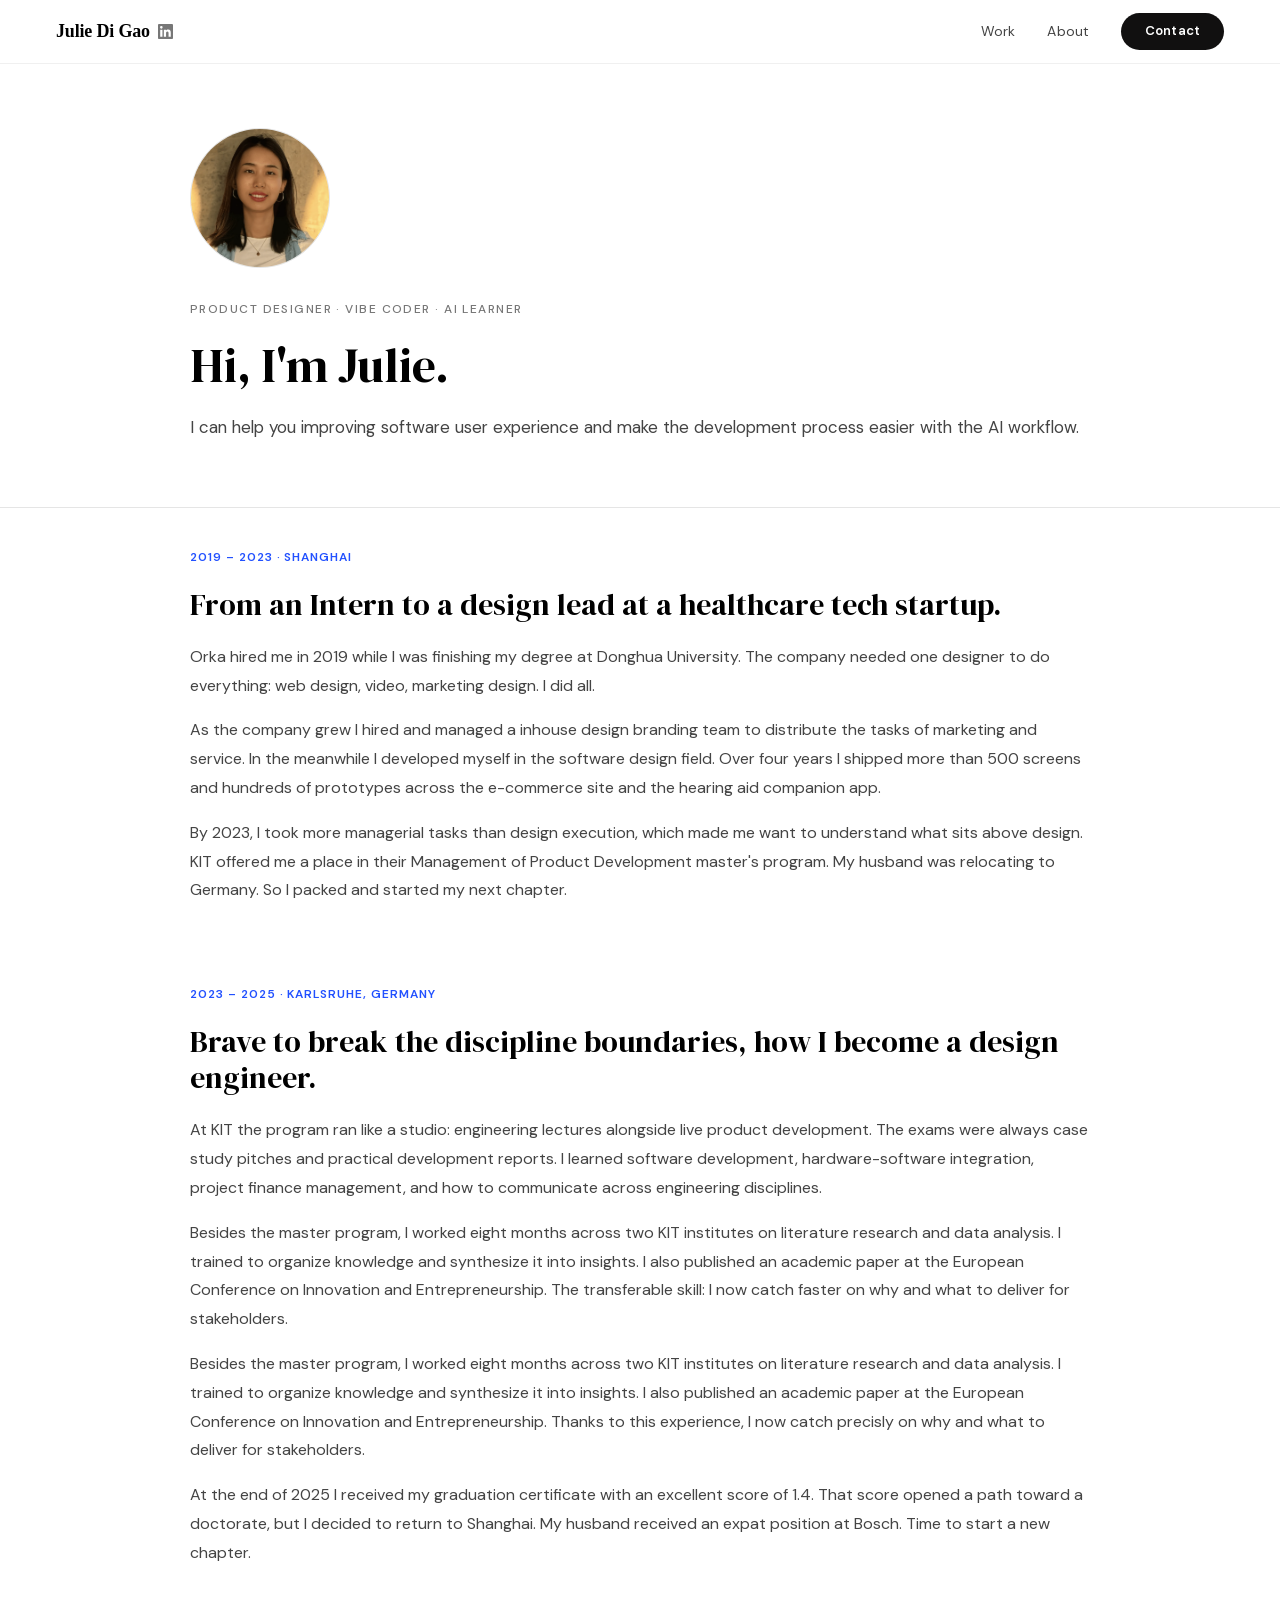
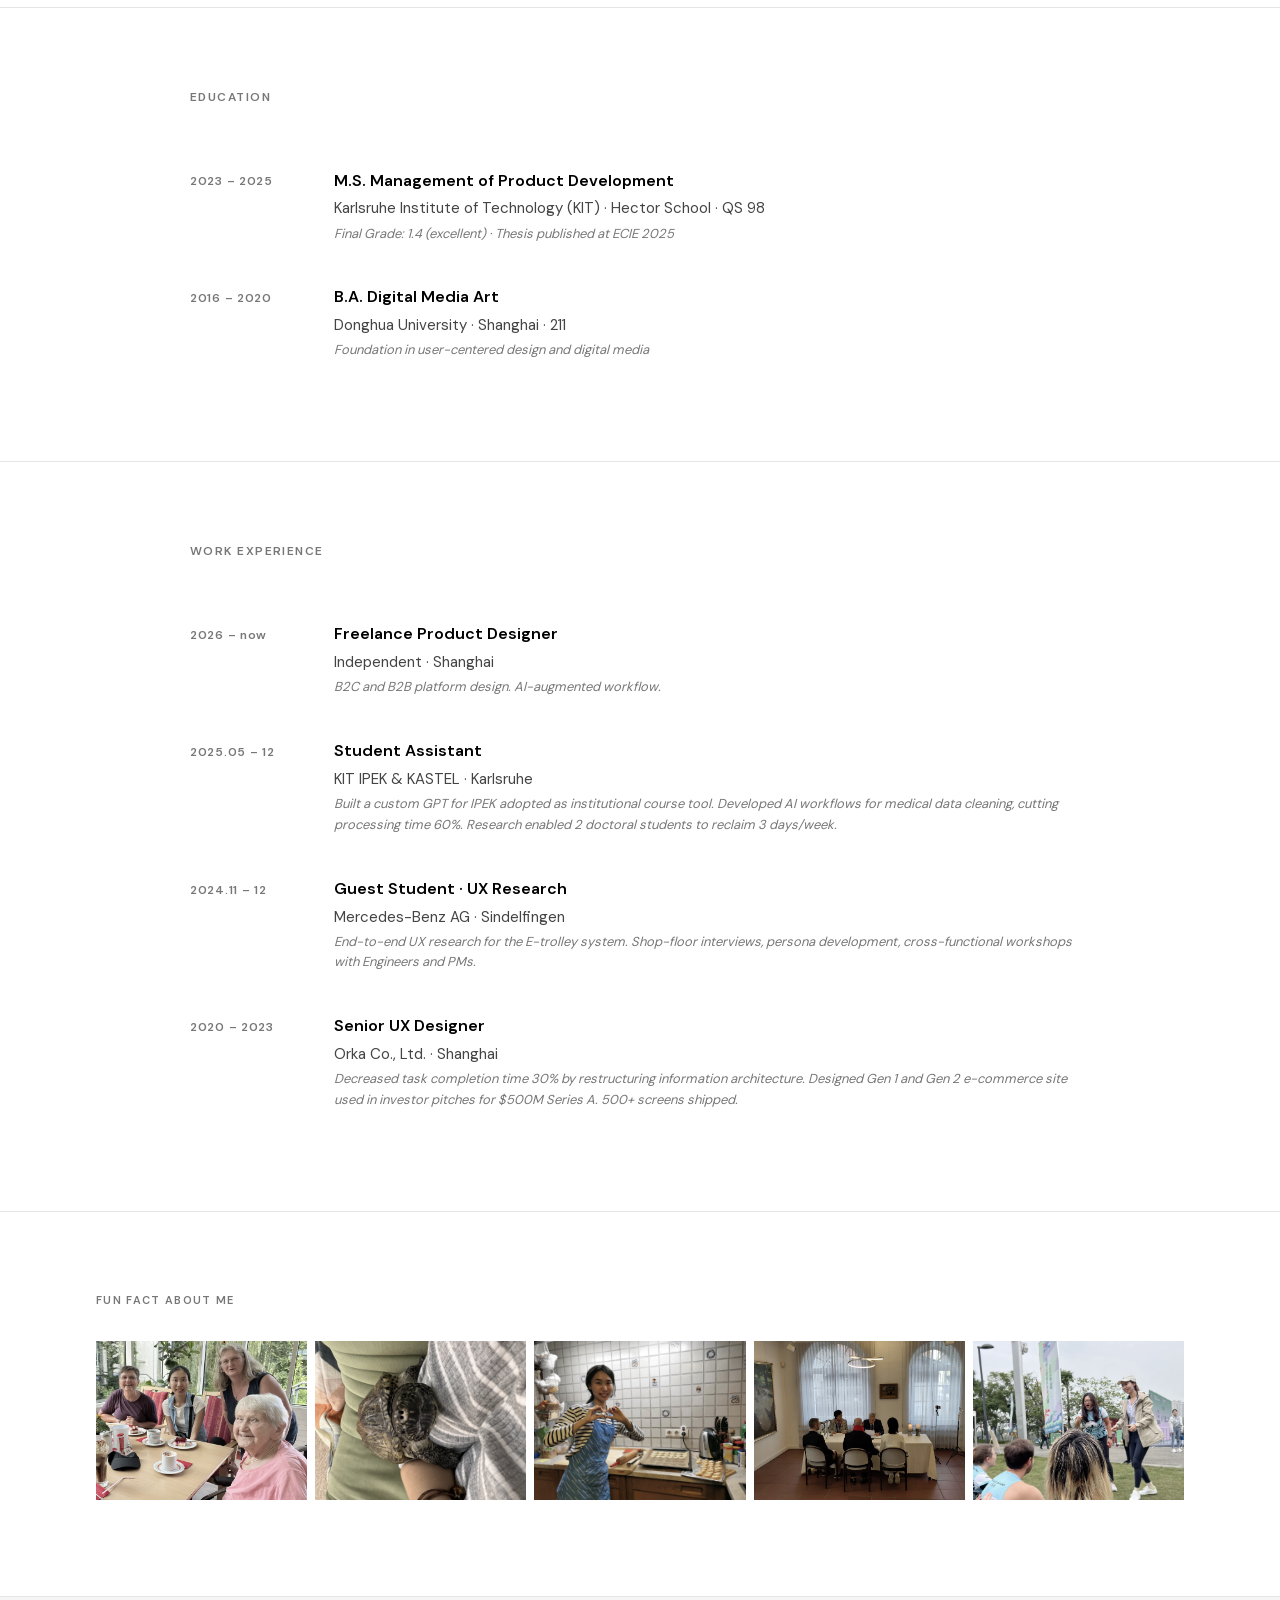
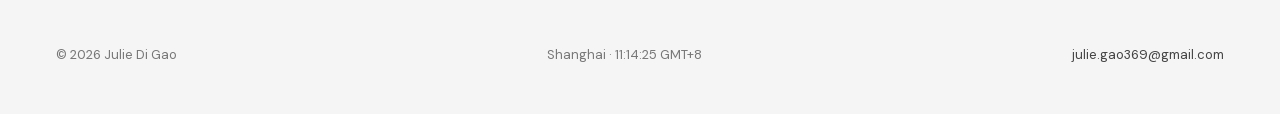
==== commit 3d8f9f28: "fix: mobile nav Contact button visible + Gmail link across all pages - Fix Contact button dark-on-wh" ====
--- a/about.html
+++ b/about.html
@@ -32,7 +32,7 @@
     <div class="nav-links">
       <a href="index.html#projects">Work</a>
       <a href="about.html" aria-current="page">About</a>
-      <a href="mailto:julie.gao369@gmail.com" class="nav-cta">Contact</a>
+      <a href="https://mail.google.com/mail/?view=cm&amp;to=julie.gao369@gmail.com" target="_blank" rel="noopener" class="nav-cta">Contact</a>
     </div>
   </nav>
 
--- a/style.css
+++ b/style.css
@@ -223,14 +223,20 @@
 /* ── Scroll reveal ── */
 .fade-in {
   opacity: 0;
-  transform: translateY(24px);
-  transition: opacity 0.8s cubic-bezier(.22,1,.36,1),
-              transform 0.8s cubic-bezier(.22,1,.36,1);
+  transform: translateY(28px);
+  transition: opacity 0.7s cubic-bezier(.22,1,.36,1),
+              transform 0.7s cubic-bezier(.22,1,.36,1);
 }
 .fade-in.visible {
   opacity: 1;
   transform: translateY(0);
 }
+
+.testimonials-grid .testimonial.fade-in:nth-child(2) { transition-delay: 100ms; }
+
+.projects-group .proj-row.fade-in:nth-child(2) { transition-delay: 60ms; }
+.projects-group .proj-row.fade-in:nth-child(3) { transition-delay: 120ms; }
+.projects-group .proj-row.fade-in:nth-child(4) { transition-delay: 180ms; }
 
 /* ── Skip link (screen-reader, visible on focus) ── */
 .skip-link {
@@ -1045,22 +1051,20 @@
   .nav-links.open > *:nth-child(4) { transition-delay: 0.16s; }
 
   .nav-links .nav-cta {
-    margin-top: auto;
-    margin-bottom: max(1.75rem, env(safe-area-inset-bottom));
-    width: calc(100% - 3.5rem);
-    align-self: center;
-    border-bottom: none;
-    padding: 0.875rem 1.5rem;
-    min-height: 48px;
-    background: var(--accent);
-    border: none;
-    border-radius: var(--radius-pill);
-    color: #fff;
-    font-weight: 600;
-    font-size: 0.9375rem;
-    justify-content: center;
-    text-align: center;
-    box-shadow: 0 4px 20px rgba(34,81,255,0.32);
+    background: none;
+    border-radius: 0;
+    border-bottom: 1px solid rgba(0, 0, 0, 0.06);
+    box-shadow: none;
+    color: rgba(5, 28, 44, 0.65);
+    font-weight: 400;
+    font-size: 1rem;
+    padding: 1.125rem 1.75rem;
+    margin: 0;
+    width: 100%;
+    align-self: stretch;
+    justify-content: space-between;
+    text-align: left;
+    min-height: unset;
   }
 
   .cs-page .nav-links {
@@ -1074,7 +1078,7 @@
     border-bottom-color: rgba(0,0,0,0.07);
   }
   .cs-page .nav-links a:hover { color: var(--text); }
-  .cs-page .nav-links .nav-cta { color: #fff; }
+  .cs-page .nav-links .nav-cta { color: var(--secondary); }
 
   /* Solid white nav bar when dropdown is open on case study pages */
   .cs-page .site-nav:has(.nav-links.open) {
@@ -1146,7 +1150,7 @@
   }
 
   .projects-group + .projects-group {
-    margin-top: 3rem;
+    margin-top: 0;
   }
 
   .cta-inner {
@@ -1160,7 +1164,7 @@
 
   .site-footer {
     flex-direction: column;
-    text-align: center;
+    text-align: left;
     gap: 0.5rem;
   }
 
@@ -1391,6 +1395,7 @@
 @media (prefers-reduced-motion: reduce) {
   .hero-eyebrow,
   .hero-title,
+  .hero-bio,
   .hero-desc,
   .hero-cta {
     animation: none;
@@ -2507,14 +2512,14 @@
 .nav-left {
   display: flex;
   align-items: center;
-  gap: 0.5rem;
+  gap: 8px;
 }
 
 .nav-linkedin {
   color: var(--tertiary);
   display: flex;
   align-items: center;
-  justify-content: center;
+  justify-content: flex-start;
   line-height: 1;
   transition: color 0.2s;
   min-width: 48px;
@@ -2587,6 +2592,7 @@
   line-height: 1.8;
   color: var(--secondary);
   max-width: 580px;
+  animation: heroTextIn 0.8s cubic-bezier(.22,1,.36,1) 0.35s both;
 }
 
 /* ── Press / associations strip ── */
@@ -2843,7 +2849,7 @@
   .proj-row {
     grid-template-columns: 1fr;
     gap: 1.5rem;
-    padding: 3rem 0;
+    padding: 2rem 0;
   }
 
   .proj-row--flip .proj-text { order: 2; }
@@ -3767,3 +3773,27 @@
   mask-image: linear-gradient(to bottom, rgba(0,0,0,0.20) 0px, rgba(0,0,0,0.20) 30px, rgba(0,0,0,1) 105px);
   -webkit-mask-image: linear-gradient(to bottom, rgba(0,0,0,0.20) 0px, rgba(0,0,0,0.20) 30px, rgba(0,0,0,1) 105px);
 }
+
+/* ── Mobile: Contact pill → plain nav row (must come last to beat desktop specificity) ── */
+@media (max-width: 768px) {
+  .cs-page .nav-links .nav-cta,
+  body:not(.cs-page) .nav-links .nav-cta {
+    background: transparent;
+    color: rgba(5, 28, 44, 0.65);
+    border-radius: 0;
+    box-shadow: none;
+    padding: 1.125rem 1.75rem;
+    font-weight: 400;
+    font-size: 1rem;
+    margin: 0;
+    width: 100%;
+    align-self: stretch;
+    border-bottom: 1px solid rgba(0, 0, 0, 0.06);
+  }
+  .cs-page .nav-links .nav-cta:hover,
+  body:not(.cs-page) .nav-links .nav-cta:hover {
+    background: transparent;
+    color: #051C2C;
+    transform: none;
+  }
+}
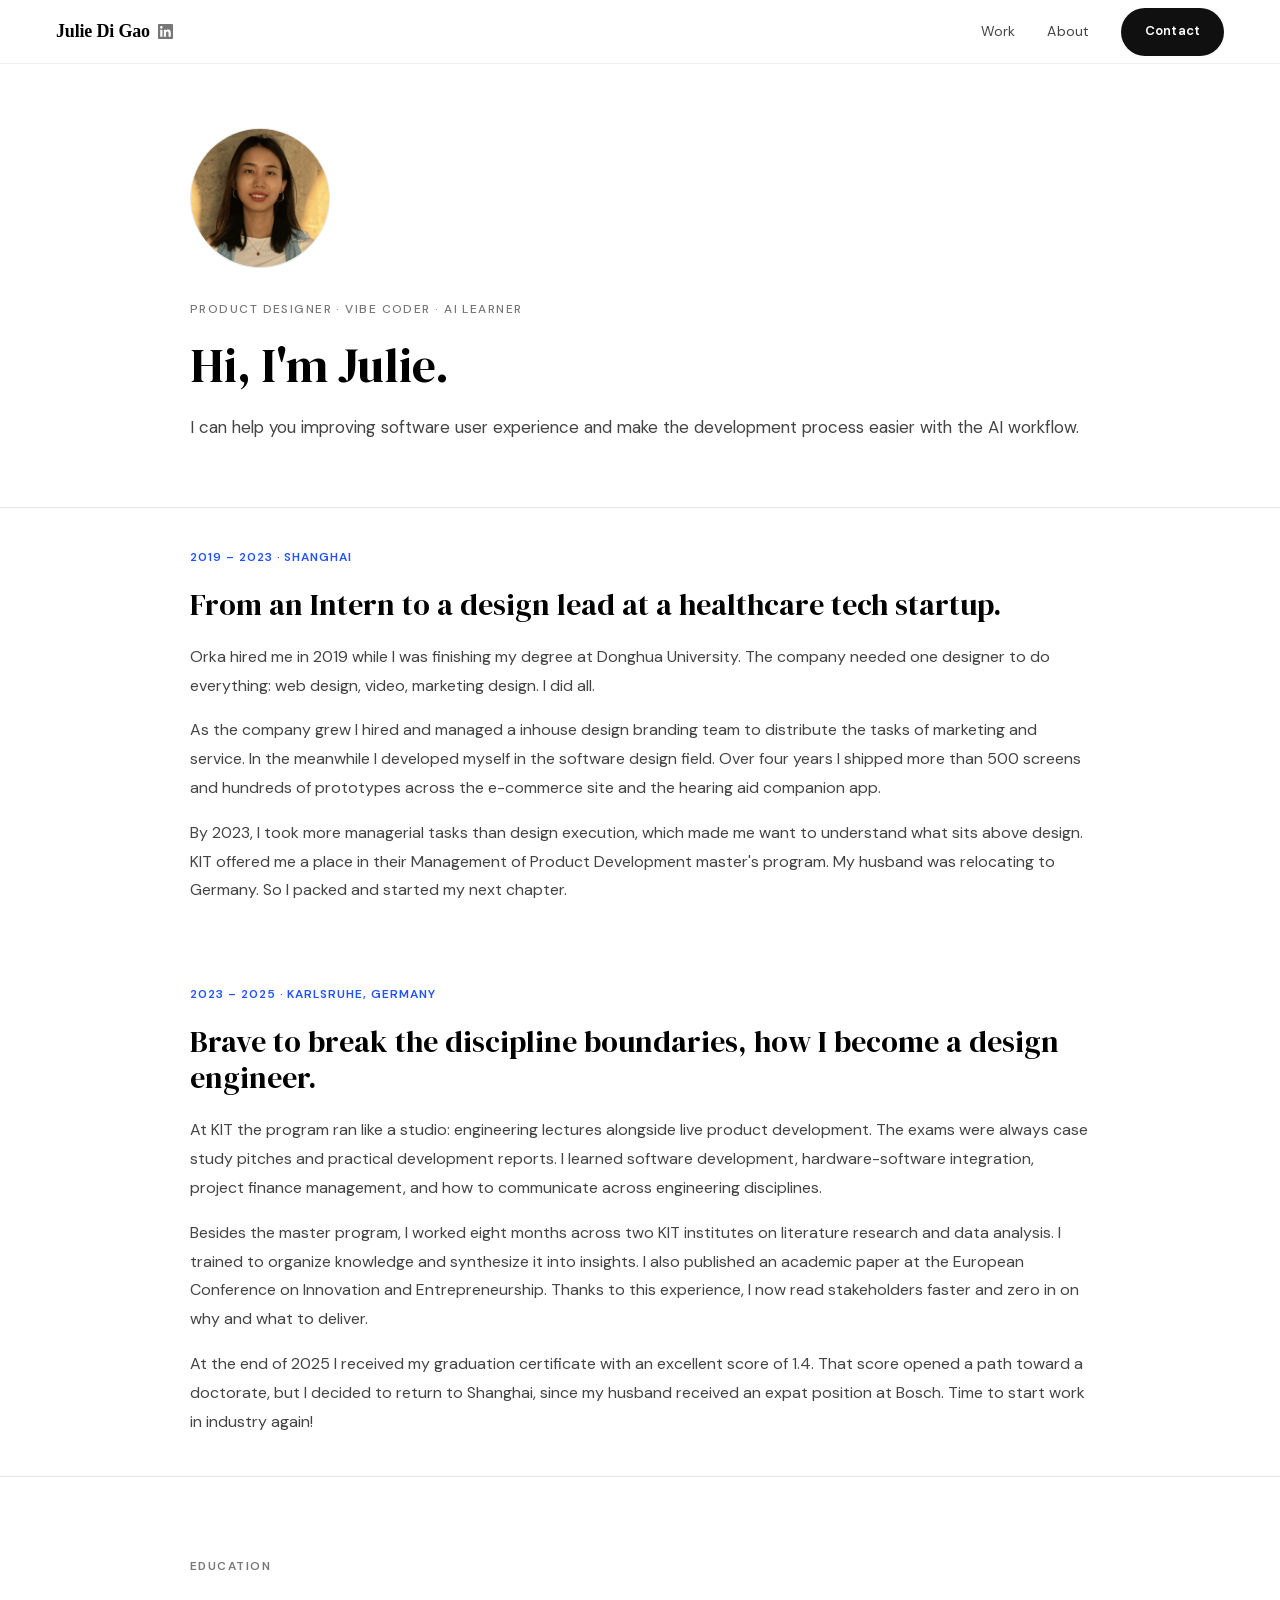
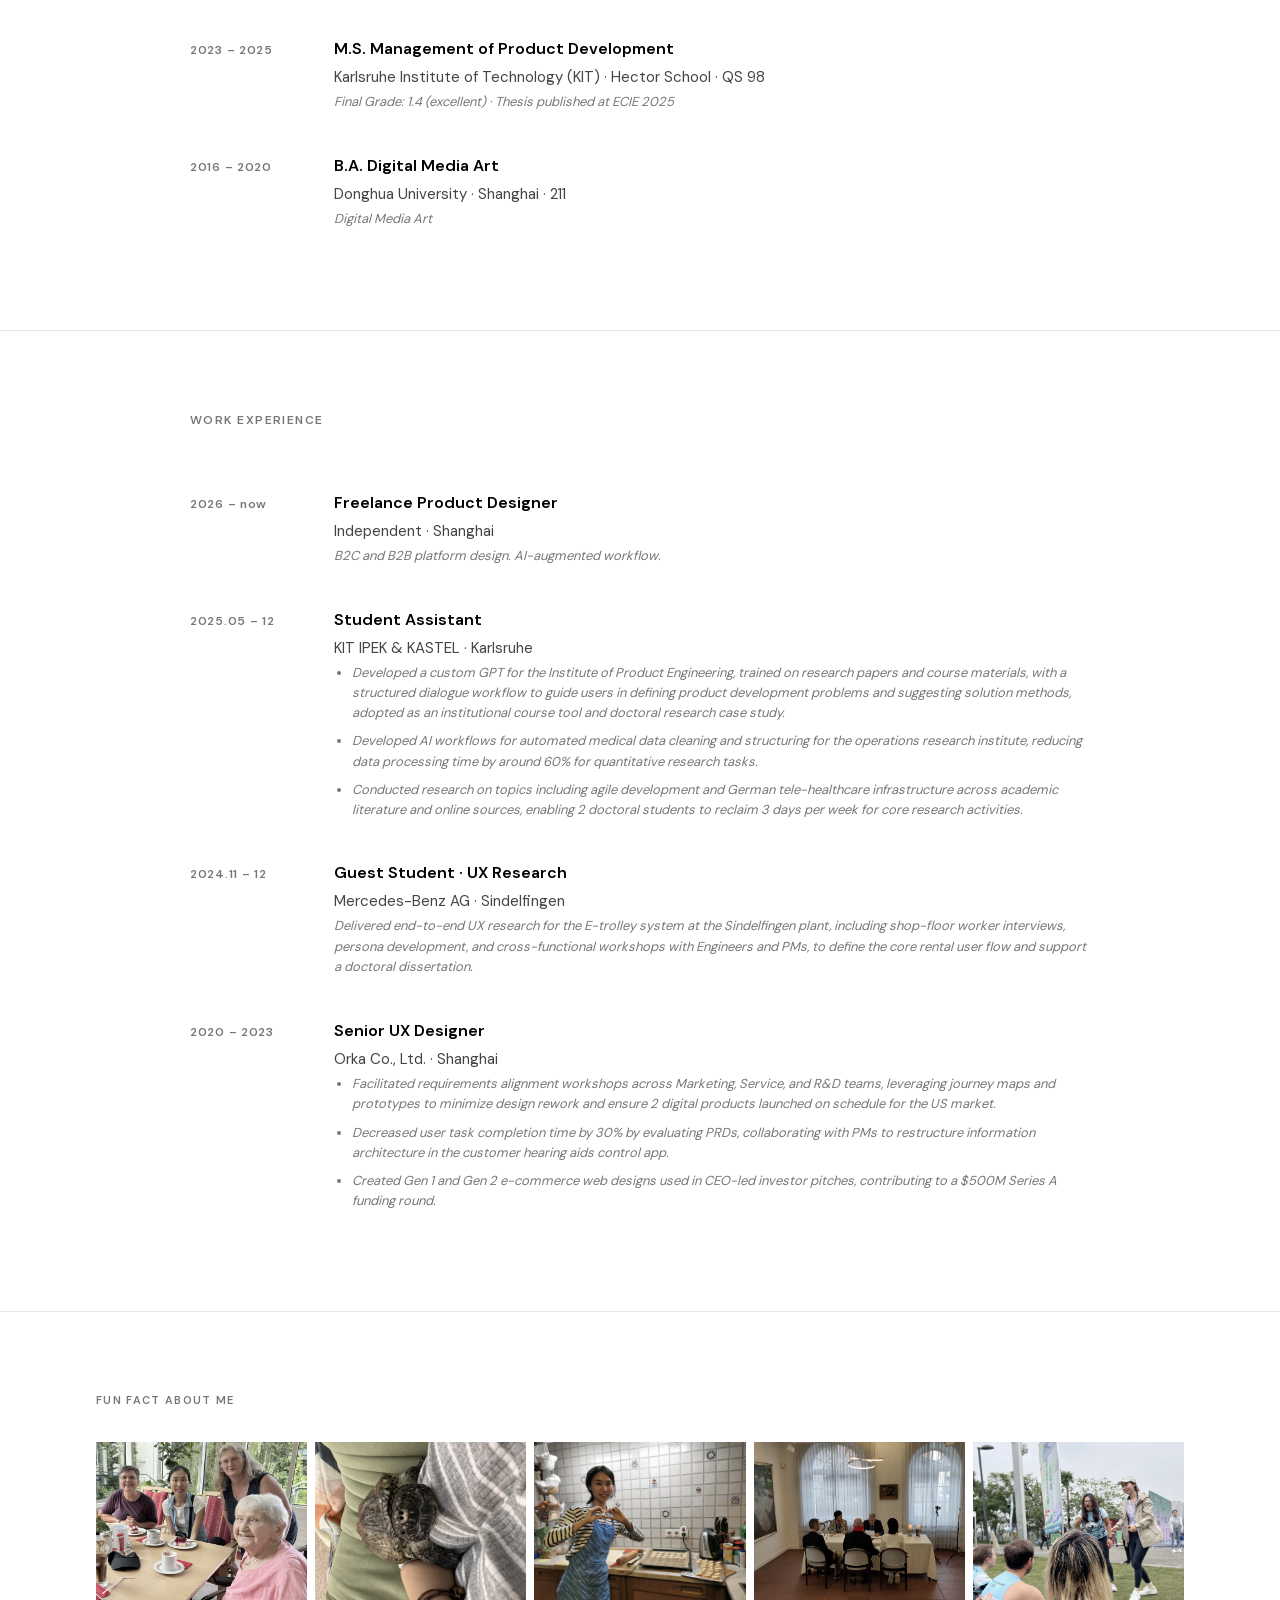
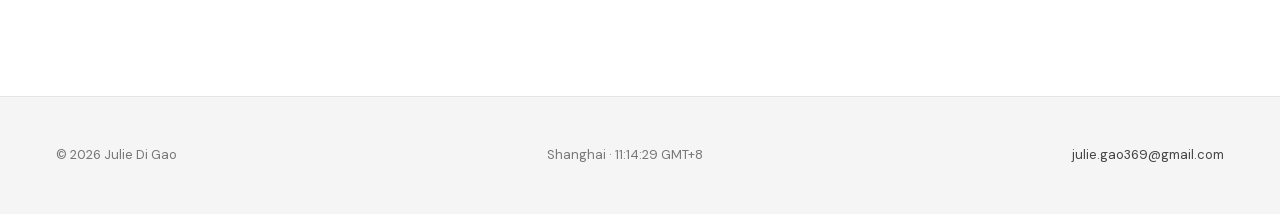
==== commit b1541ee3: "fix: responsive + a11y pass — CLS, tap targets, mobile readability - Add explicit width/height to 45" ====
--- a/about.html
+++ b/about.html
@@ -46,7 +46,7 @@
         <div class="about-intro-portrait">
           <picture>
             <source srcset="img/Julie.webp" type="image/webp">
-            <img src="img/Julie.png" alt="Julie Di Gao" />
+            <img src="img/Julie.png" width="1234" height="1267" alt="Julie Di Gao" />
           </picture>
         </div>
         <div class="about-intro-text">
@@ -78,9 +78,8 @@
           <h2 class="chapter-heading">Brave to break the discipline boundaries, how I become a design engineer.</h2>
           <div class="chapter-text">
             <p>At KIT the program ran like a studio: engineering lectures alongside live product development. The exams were always case study pitches and practical development reports. I learned software development, hardware-software integration, project finance management, and how to communicate across engineering disciplines.</p>
-            <p>Besides the master program, I worked eight months across two KIT institutes on literature research and data analysis. I trained to organize knowledge and synthesize it into insights. I also published an academic paper at the European Conference on Innovation and Entrepreneurship. The transferable skill: I now catch faster on why and what to deliver for stakeholders.</p>
-                        <p>Besides the master program, I worked eight months across two KIT institutes on literature research and data analysis. I trained to organize knowledge and synthesize it into insights. I also published an academic paper at the European Conference on Innovation and Entrepreneurship. Thanks to this experience, I now catch precisly on why and what to deliver for stakeholders.</p>
-            <p>At the end of 2025 I received my graduation certificate with an excellent score of 1.4. That score opened a path toward a doctorate, but I decided to return to Shanghai. My husband received an expat position at Bosch. Time to start a new chapter.</p>
+            <p>Besides the master program, I worked eight months across two KIT institutes on literature research and data analysis. I trained to organize knowledge and synthesize it into insights. I also published an academic paper at the European Conference on Innovation and Entrepreneurship. Thanks to this experience, I now read stakeholders faster and zero in on why and what to deliver.</p>
+            <p>At the end of 2025 I received my graduation certificate with an excellent score of 1.4. That score opened a path toward a doctorate, but I decided to return to Shanghai, since my husband received an expat position at Bosch. Time to start work in industry again!</p>
           </div>
         </article>
 
@@ -109,7 +108,7 @@
             <div class="edu-content">
               <p class="edu-degree">B.A. Digital Media Art</p>
               <p class="edu-school">Donghua University · Shanghai · 211</p>
-              <p class="edu-note">Foundation in user-centered design and digital media</p>
+              <p class="edu-note">Digital Media Art</p>
             </div>
           </div>
 
@@ -139,7 +138,11 @@
             <div class="edu-content">
               <p class="edu-degree">Student Assistant</p>
               <p class="edu-school">KIT IPEK & KASTEL · Karlsruhe</p>
-              <p class="edu-note">Built a custom GPT for IPEK adopted as institutional course tool. Developed AI workflows for medical data cleaning, cutting processing time 60%. Research enabled 2 doctoral students to reclaim 3 days/week.</p>
+              <ul class="edu-note edu-note-list">
+                <li>Developed a custom GPT for the Institute of Product Engineering, trained on research papers and course materials, with a structured dialogue workflow to guide users in defining product development problems and suggesting solution methods, adopted as an institutional course tool and doctoral research case study.</li>
+                <li>Developed AI workflows for automated medical data cleaning and structuring for the operations research institute, reducing data processing time by around 60% for quantitative research tasks.</li>
+                <li>Conducted research on topics including agile development and German tele-healthcare infrastructure across academic literature and online sources, enabling 2 doctoral students to reclaim 3 days per week for core research activities.</li>
+              </ul>
             </div>
           </div>
           <div class="edu-item">
@@ -147,7 +150,7 @@
             <div class="edu-content">
               <p class="edu-degree">Guest Student · UX Research</p>
               <p class="edu-school">Mercedes-Benz AG · Sindelfingen</p>
-              <p class="edu-note">End-to-end UX research for the E-trolley system. Shop-floor interviews, persona development, cross-functional workshops with Engineers and PMs.</p>
+              <p class="edu-note">Delivered end-to-end UX research for the E-trolley system at the Sindelfingen plant, including shop-floor worker interviews, persona development, and cross-functional workshops with Engineers and PMs, to define the core rental user flow and support a doctoral dissertation.</p>
             </div>
           </div>
 
@@ -156,7 +159,11 @@
             <div class="edu-content">
               <p class="edu-degree">Senior UX Designer</p>
               <p class="edu-school">Orka Co., Ltd. · Shanghai</p>
-              <p class="edu-note">Decreased task completion time 30% by restructuring information architecture. Designed Gen 1 and Gen 2 e-commerce site used in investor pitches for $500M Series A. 500+ screens shipped.</p>
+              <ul class="edu-note edu-note-list">
+                <li>Facilitated requirements alignment workshops across Marketing, Service, and R&amp;D teams, leveraging journey maps and prototypes to minimize design rework and ensure 2 digital products launched on schedule for the US market.</li>
+                <li>Decreased user task completion time by 30% by evaluating PRDs, collaborating with PMs to restructure information architecture in the customer hearing aids control app.</li>
+                <li>Created Gen 1 and Gen 2 e-commerce web designs used in CEO-led investor pitches, contributing to a $500M Series A funding round.</li>
+              </ul>
             </div>
           </div>
 
@@ -175,23 +182,23 @@
         <div class="speaking-photos">
           <div class="speaking-photo"><picture>
             <source srcset="img/About/about-germany-1.webp" type="image/webp">
-            <img src="img/About/about-germany-1.jpg" alt="Conference presentation" />
+            <img src="img/About/about-germany-1.jpg" width="1434" height="1622" alt="Conference presentation" />
           </picture></div>
           <div class="speaking-photo"><picture>
             <source srcset="img/About/about-germany-2.webp" type="image/webp">
-            <img src="img/About/about-germany-2.jpg" alt="Workshop session" />
+            <img src="img/About/about-germany-2.jpg" width="4032" height="3024" alt="Workshop session" />
           </picture></div>
           <div class="speaking-photo"><picture>
             <source srcset="img/About/about-germany-3.webp" type="image/webp">
-            <img src="img/About/about-germany-3.jpg" alt="Research presentation" />
+            <img src="img/About/about-germany-3.jpg" width="2048" height="1536" alt="Research presentation" />
           </picture></div>
           <div class="speaking-photo"><picture>
             <source srcset="img/About/about-germany-4.webp" type="image/webp">
-            <img src="img/About/about-germany-4.jpg" alt="Academic conference" />
+            <img src="img/About/about-germany-4.jpg" width="1600" height="1200" alt="Academic conference" />
           </picture></div>
           <div class="speaking-photo"><picture>
             <source srcset="img/About/about-orka-4.webp" type="image/webp">
-            <img src="img/About/about-orka-4.jpg" alt="Product design review" />
+            <img src="img/About/about-orka-4.jpg" width="1210" height="1160" alt="Product design review" />
           </picture></div>
         </div>
       </div>
--- a/style.css
+++ b/style.css
@@ -378,6 +378,9 @@
   color: rgba(255,255,255,0.7);
   transition: color 0.2s;
   letter-spacing: 0.01em;
+  display: inline-flex;
+  align-items: center;
+  min-height: 48px;
 }
 
 .nav-links a:hover {
@@ -1150,7 +1153,7 @@
   }
 
   .projects-group + .projects-group {
-    margin-top: 0;
+    margin-top: 40px;
   }
 
   .cta-inner {
@@ -1397,8 +1400,11 @@
   .hero-title,
   .hero-bio,
   .hero-desc,
-  .hero-cta {
+  .hero-cta,
+  .testimonials--hero .testimonial {
     animation: none;
+    opacity: 1;
+    transform: none;
   }
 
   .fade-in {
@@ -1514,7 +1520,7 @@
 }
 
 .cs-sub {
-  font-family: var(--font-display);
+  font-family: var(--font);
   font-size: 1.25rem;
   color: var(--secondary);
   line-height: 1.65;
@@ -1647,6 +1653,13 @@
 .cs-figure img {
   width: 100%;
   height: auto;
+  border-radius: var(--radius);
+}
+
+.cs-img {
+  width: 100%;
+  height: auto;
+  display: block;
   border-radius: var(--radius);
 }
 
@@ -2320,6 +2333,21 @@
   font-size: 0.8125rem;
   color: var(--tertiary);
   font-style: italic;
+}
+
+ul.edu-note-list {
+  list-style: disc;
+  padding-left: 1.1rem;
+  margin: 0;
+}
+
+ul.edu-note-list li {
+  margin-bottom: 0.5rem;
+  line-height: 1.55;
+}
+
+ul.edu-note-list li:last-child {
+  margin-bottom: 0;
 }
 
 /* Personal */
@@ -2625,6 +2653,12 @@
   padding: 0 clamp(1.5rem, 5vw, 3.5rem) 5rem;
 }
 
+@media (max-width: 768px) {
+  .projects-stage {
+    padding-top: 1.5rem;
+  }
+}
+
 /* ── Project rows ── */
 .proj-row {
   display: grid;
@@ -2681,6 +2715,9 @@
   color: inherit;
   text-decoration: none;
   transition: color 0.2s;
+  display: inline-block;
+  min-height: 48px;
+  padding: 0.5rem 0;
 }
 
 .proj-title a:hover { color: var(--accent); }
@@ -2705,8 +2742,10 @@
 }
 
 .proj-link {
-  display: inline-block;
-  margin-top: 1rem;
+  display: inline-flex;
+  align-items: center;
+  min-height: 48px;
+  margin-top: 0.5rem;
   font-size: 0.875rem;
   font-weight: 500;
   color: var(--accent);
@@ -2849,21 +2888,43 @@
   .proj-row {
     grid-template-columns: 1fr;
     gap: 1.5rem;
-    padding: 2rem 0;
+    padding: 0;
+  }
+
+  .proj-row + .proj-row {
+    margin-top: 40px;
   }
 
   .proj-row--flip .proj-text { order: 2; }
   .proj-row--flip .proj-image { order: 1; }
 
   .proj-image img { aspect-ratio: 16 / 9; }
+
+  .proj-cat { font-size: 0.75rem; }
+  .proj-meta { font-size: 0.875rem; }
 
   .speaking-header {
     flex-direction: column;
     gap: 0.75rem;
   }
 
-  .speaking-photos { grid-template-columns: repeat(3, 1fr); }
-  .speaking-photo:nth-child(n+4) { display: none; }
+  .speaking-photos {
+    display: flex;
+    grid-template-columns: none;
+    gap: 0.75rem;
+    overflow-x: auto;
+    scroll-snap-type: x mandatory;
+    -webkit-overflow-scrolling: touch;
+    padding-bottom: 0.5rem;
+    margin-inline: calc(clamp(1.5rem, 5vw, 3.5rem) * -1);
+    padding-inline: clamp(1.5rem, 5vw, 3.5rem);
+    scrollbar-width: thin;
+  }
+  .speaking-photo {
+    flex: 0 0 70%;
+    scroll-snap-align: start;
+  }
+  .speaking-photo:nth-child(n+4) { display: block; }
 
   .site-footer {
     flex-direction: column;
@@ -2945,6 +3006,17 @@
   flex-direction: column;
   justify-content: space-between;
   min-height: 260px;
+  opacity: 0;
+  transform: translateY(24px);
+  animation: cardEnter 0.85s cubic-bezier(.22,1,.36,1) both;
+}
+
+.testimonials--hero .testimonial:nth-child(1) { animation-delay: 0.55s; }
+.testimonials--hero .testimonial:nth-child(2) { animation-delay: 0.72s; }
+
+@keyframes cardEnter {
+  from { opacity: 0; transform: translateY(24px) scale(0.985); }
+  to   { opacity: 1; transform: translateY(0) scale(1); }
 }
 
 .testimonials--hero .testimonial-quote {
@@ -3721,32 +3793,11 @@
   display: none !important;
 }
 
-/* ── Mobile: vertical list ── */
+/* ── Mobile: scroll section is desktop-only; panels handle mobile ── */
 @media (max-width: 768px) {
-  .proj-scroll-section,
-  .proj-scroll-section.marquee-active {
-    max-width: none;
-    padding: 1.5rem 1rem 3rem;
-    overflow: visible;
-  }
-  .proj-scroll-track,
-  .proj-scroll-section.marquee-active .proj-scroll-track {
-    flex-direction: column;
-    overflow-x: visible;
-    animation: none !important;
-    padding-left: 0;
-    gap: 2rem;
-  }
-  .proj-card {
-    flex: none;
-    width: 100%;
-    margin-right: 0;
-  }
-  .proj-card-visual {
-    height: 280px;
-  }
-  .proj-card-body .proj-cat { font-size: 0.75rem; }
-  .proj-card-desc { font-size: 0.875rem; }
+  .proj-scroll-section {
+    display: none;
+  }
 }
 
 /* ══════════════════════════════════════════════════════════════
